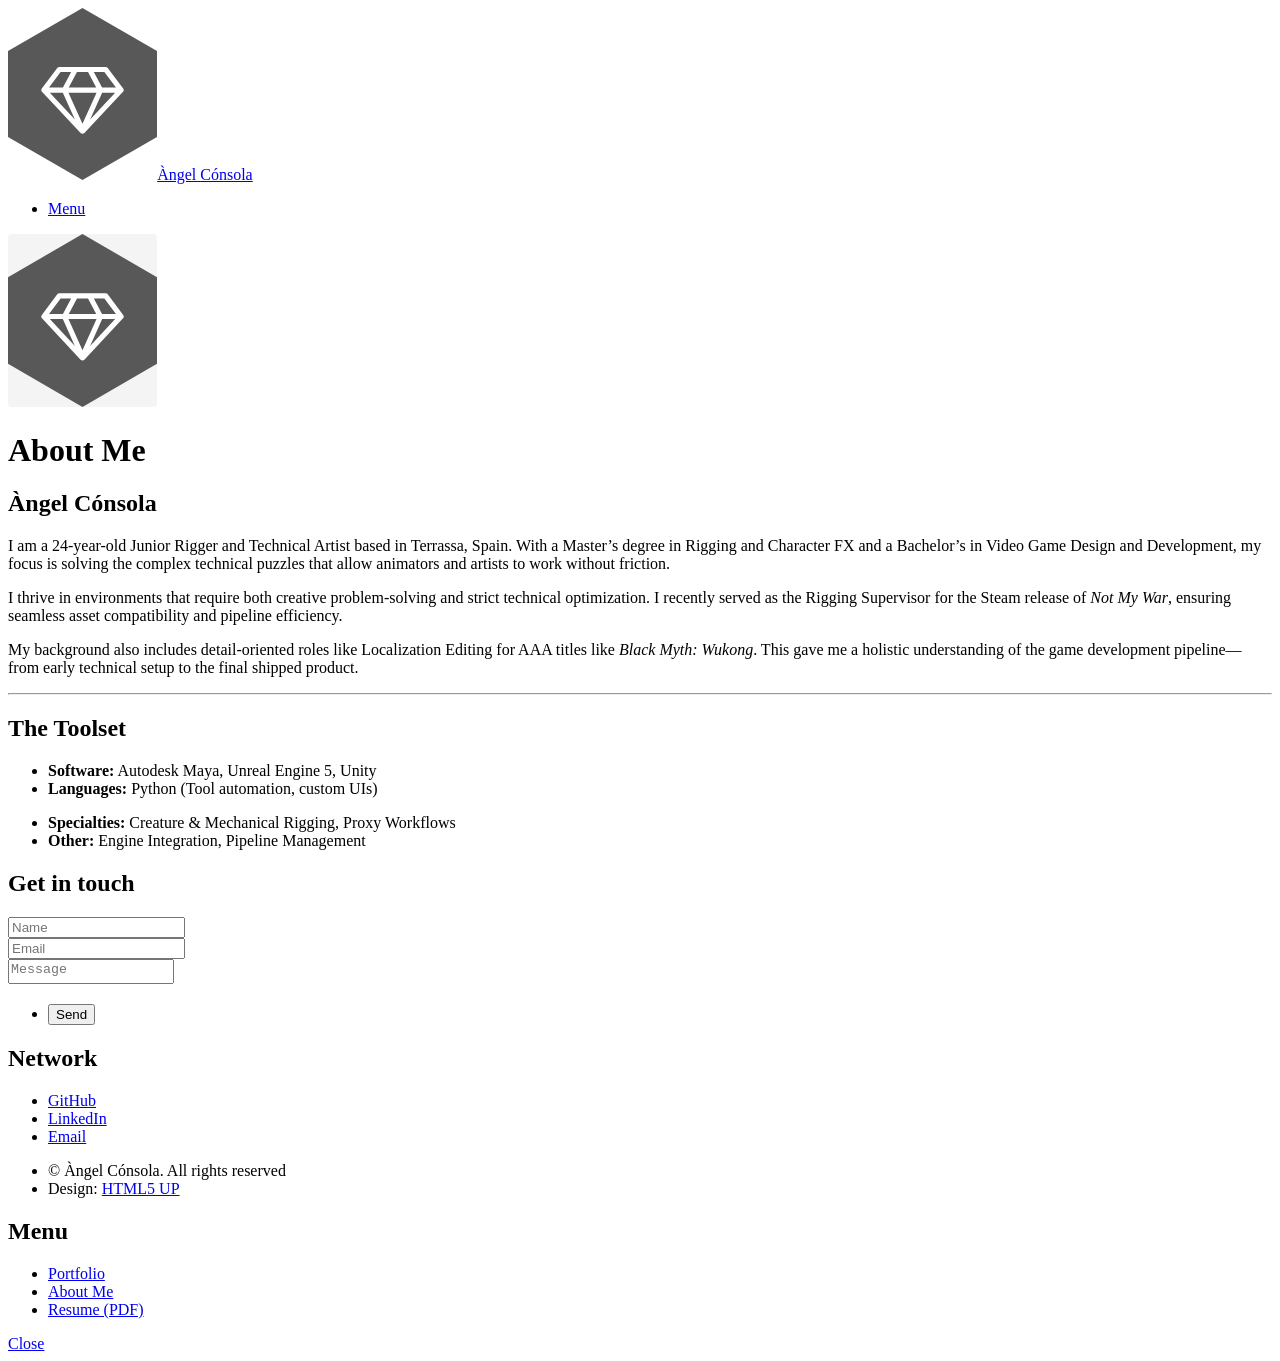
==== about.html @ 1c28b463 "Placeholder texts" ====
<!DOCTYPE HTML>
<!--
    Phantom by HTML5 UP
    html5up.net | @ajlkn
    Free for personal and commercial use under the CCA 3.0 license (html5up.net/license)
-->
<html>
    <head>
        <title>About Me | Àngel Cónsola</title>
        <meta charset="utf-8" />
        <meta name="viewport" content="width=device-width, initial-scale=1, user-scalable=no" />
        <link rel="stylesheet" href="assets/css/main.css" />
        <noscript><link rel="stylesheet" href="assets/css/noscript.css" /></noscript>
    </head>
    <body class="is-preload">
        <!-- Wrapper -->
            <div id="wrapper">

                <!-- Header -->
                    <header id="header">
                        <div class="inner">

                            <!-- Logo -->
                                <a href="index.html" class="logo">
                                    <span class="symbol"><img src="images/logo.svg" alt="" /></span><span class="title">Àngel Cónsola</span>
                                </a>

                            <!-- Nav -->
                                <nav>
                                    <ul>
                                        <li><a href="#menu">Menu</a></li>
                                    </ul>
                                </nav>

                        </div>
                    </header>

                <!-- Menu -->
                    <nav id="menu">
                        <h2>Menu</h2>
                        <ul>
                            <li><a href="index.html">Portfolio</a></li>
                            <li><a href="about.html">About Me</a></li>
                            <li><a href="assets/Angel_Consola_Resume.pdf" target="_blank">Resume (PDF)</a></li>
                        </ul>
                    </nav>

                <!-- Main -->
                    <div id="main">
                        <div class="inner">
                            
                            <!-- The Grid Layout -->
                            <div class="row">
                                
                                <!-- Left Column: Big Image (Takes up 4 out of 12 grid spaces) -->
                                <div class="col-4 col-12-medium">
                                    <span class="image fit">
                                        <img src="images/logo.svg" alt="Profile Picture Placeholder" style="background-color: #f4f4f4; border-radius: 4px;" />
                                    </span>
                                </div>
                                
                                <!-- Right Column: Title and Text (Takes up 8 out of 12 grid spaces) -->
                                <div class="col-8 col-12-medium">
                                    <h1>About Me</h1>
                                    <h2>Àngel Cónsola</h2>
                                    <p>I am a 24-year-old Junior Rigger and Technical Artist based in Terrassa, Spain. With a Master’s degree in Rigging and Character FX and a Bachelor’s in Video Game Design and Development, my focus is solving the complex technical puzzles that allow animators and artists to work without friction.</p>
                                    
                                    <p>I thrive in environments that require both creative problem-solving and strict technical optimization. I recently served as the Rigging Supervisor for the Steam release of <em>Not My War</em>, ensuring seamless asset compatibility and pipeline efficiency.</p>
                                    
                                    <p>My background also includes detail-oriented roles like Localization Editing for AAA titles like <em>Black Myth: Wukong</em>. This gave me a holistic understanding of the game development pipeline—from early technical setup to the final shipped product.</p>
                                </div>
                                
                            </div>

                            <hr />

                            <!-- Bottom Section: Tech Stack (Spans full width below the image/text) -->
                            <h2>The Toolset</h2>
                            <div class="row">
                                <div class="col-6 col-12-small">
                                    <ul class="alt">
                                        <li><strong>Software:</strong> Autodesk Maya, Unreal Engine 5, Unity</li>
                                        <li><strong>Languages:</strong> Python (Tool automation, custom UIs)</li>
                                    </ul>
                                </div>
                                <div class="col-6 col-12-small">
                                    <ul class="alt">
                                        <li><strong>Specialties:</strong> Creature & Mechanical Rigging, Proxy Workflows</li>
                                        <li><strong>Other:</strong> Engine Integration, Pipeline Management</li>
                                    </ul>
                                </div>
                            </div>

                        </div>
                    </div>

                <!-- Footer -->
                    <footer id="footer">
                        <div class="inner">
                            <section>
                                <h2>Get in touch</h2>
                                <form method="post" action="#">
                                    <div class="fields">
                                        <div class="field half">
                                            <input type="text" name="name" id="name" placeholder="Name" />
                                        </div>
                                        <div class="field half">
                                            <input type="email" name="email" id="email" placeholder="Email" />
                                        </div>
                                        <div class="field">
                                            <textarea name="message" id="message" placeholder="Message"></textarea>
                                        </div>
                                    </div>
                                    <ul class="actions">
                                        <li><input type="submit" value="Send" class="primary" /></li>
                                    </ul>
                                </form>
                            </section>
                            <section>
                                <h2>Network</h2>
                                <ul class="icons">
                                    <li><a href="#" class="icon brands style2 fa-github"><span class="label">GitHub</span></a></li>
                                    <li><a href="#" class="icon brands style2 fa-linkedin-in"><span class="label">LinkedIn</span></a></li>
                                    <li><a href="#" class="icon solid style2 fa-envelope"><span class="label">Email</span></a></li>
                                </ul>
                            </section>
                            <ul class="copyright">
                                <li>&copy; Àngel Cónsola. All rights reserved</li><li>Design: <a href="http://html5up.net">HTML5 UP</a></li>
                            </ul>
                        </div>
                    </footer>

            </div>

        <!-- Scripts -->
            <script src="assets/js/jquery.min.js"></script>
            <script src="assets/js/browser.min.js"></script>
            <script src="assets/js/breakpoints.min.js"></script>
            <script src="assets/js/util.js"></script>
            <script src="assets/js/main.js"></script>

    </body>
</html>
---- assets/css/main.css ----
@import url(fontawesome-all.min.css);
@import url("https://fonts.googleapis.com/css?family=Source+Sans+Pro:300,700,900");

/*
	Phantom by HTML5 UP
	html5up.net | @ajlkn
	Free for personal and commercial use under the CCA 3.0 license (html5up.net/license)
*/

html, body, div, span, applet, object,
iframe, h1, h2, h3, h4, h5, h6, p, blockquote,
pre, a, abbr, acronym, address, big, cite,
code, del, dfn, em, img, ins, kbd, q, s, samp,
small, strike, strong, sub, sup, tt, var, b,
u, i, center, dl, dt, dd, ol, ul, li, fieldset,
form, label, legend, table, caption, tbody,
tfoot, thead, tr, th, td, article, aside,
canvas, details, embed, figure, figcaption,
footer, header, hgroup, menu, nav, output, ruby,
section, summary, time, mark, audio, video {
	margin: 0;
	padding: 0;
	border: 0;
	font-size: 100%;
	font: inherit;
	vertical-align: baseline;}

article, aside, details, figcaption, figure,
footer, header, hgroup, menu, nav, section {
	display: block;}

body {
	line-height: 1;
}

ol, ul {
	list-style: none;
}

blockquote, q {
	quotes: none;
}

	blockquote:before, blockquote:after, q:before, q:after {
		content: '';
		content: none;
	}

table {
	border-collapse: collapse;
	border-spacing: 0;
}

body {
	-webkit-text-size-adjust: none;
}

mark {
	background-color: transparent;
	color: inherit;
}

input::-moz-focus-inner {
	border: 0;
	padding: 0;
}

input, select, textarea {
	-moz-appearance: none;
	-webkit-appearance: none;
	-ms-appearance: none;
	appearance: none;
}

/* Basic */

	@-ms-viewport {
		width: device-width;
	}

	body {
		-ms-overflow-style: scrollbar;
	}

	@media screen and (max-width: 480px) {

		html, body {
			min-width: 320px;
		}

	}

	html {
		box-sizing: border-box;
	}

	*, *:before, *:after {
		box-sizing: inherit;
	}

	body {
		background: #ffffff;
	}

		body.is-preload *, body.is-preload *:before, body.is-preload *:after {
			-moz-animation: none !important;
			-webkit-animation: none !important;
			-ms-animation: none !important;
			animation: none !important;
			-moz-transition: none !important;
			-webkit-transition: none !important;
			-ms-transition: none !important;
			transition: none !important;
		}

/* Type */

	body, input, select, textarea {
		color: #585858;
		font-family: "Source Sans Pro", Helvetica, sans-serif;
		font-size: 16pt;
		font-weight: 300;
		line-height: 1.75;
	}

		@media screen and (max-width: 1680px) {

			body, input, select, textarea {
				font-size: 14pt;
			}

		}

		@media screen and (max-width: 1280px) {

			body, input, select, textarea {
				font-size: 12pt;
			}

		}

	a {
		-moz-transition: border-bottom-color 0.2s ease, color 0.2s ease;
		-webkit-transition: border-bottom-color 0.2s ease, color 0.2s ease;
		-ms-transition: border-bottom-color 0.2s ease, color 0.2s ease;
		transition: border-bottom-color 0.2s ease, color 0.2s ease;
		text-decoration: none;
		color: #585858;
		border-bottom: dotted 1px rgba(88, 88, 88, 0.5);
	}

		a:hover {
			border-bottom-color: transparent;
			color: #f2849e !important;
		}

	strong, b {
		font-weight: 900;
	}

	em, i {
		font-style: italic;
	}

	p {
		margin: 0 0 2em 0;
	}

	h1 {
		font-size: 2.75em;
		font-weight: 700;
		line-height: 1.3;
		margin: 0 0 1em 0;
		letter-spacing: -0.035em;
	}

		h1 a {
			color: inherit;
		}

		@media screen and (max-width: 736px) {

			h1 {
				font-size: 2em;
				margin: 0 0 1em 0;
			}

		}

		@media screen and (max-width: 360px) {

			h1 {
				font-size: 1.75em;
			}

		}

	h2, h3, h4, h5, h6 {
		font-weight: 900;
		line-height: 1.5;
		margin: 0 0 2em 0;
		text-transform: uppercase;
		letter-spacing: 0.35em;
	}

		h2 a, h3 a, h4 a, h5 a, h6 a {
			color: inherit;
		}

	h2 {
		font-size: 1.1em;
	}

	h3 {
		font-size: 1em;
	}

	h4 {
		font-size: 0.8em;
	}

	h5 {
		font-size: 0.8em;
	}

	h6 {
		font-size: 0.8em;
	}

	@media screen and (max-width: 980px) {

		h1 br, h2 br, h3 br, h4 br, h5 br, h6 br {
			display: none;
		}

	}

	@media screen and (max-width: 736px) {

		h2 {
			font-size: 1em;
		}

		h3 {
			font-size: 0.8em;
		}

	}

	sub {
		font-size: 0.8em;
		position: relative;
		top: 0.5em;
	}

	sup {
		font-size: 0.8em;
		position: relative;
		top: -0.5em;
	}

	blockquote {
		border-left: solid 4px #c9c9c9;
		font-style: italic;
		margin: 0 0 2em 0;
		padding: 0.5em 0 0.5em 2em;
	}

	code {
		background: rgba(144, 144, 144, 0.075);
		border-radius: 4px;
		border: solid 1px #c9c9c9;
		font-family: "Courier New", monospace;
		font-size: 0.9em;
		margin: 0 0.25em;
		padding: 0.25em 0.65em;
	}

	pre {
		-webkit-overflow-scrolling: touch;
		font-family: "Courier New", monospace;
		font-size: 0.9em;
		margin: 0 0 2em 0;
	}

		pre code {
			display: block;
			line-height: 1.75;
			padding: 1em 1.5em;
			overflow-x: auto;
		}

	hr {
		border: 0;
		border-bottom: solid 1px #c9c9c9;
		margin: 2em 0;
	}

		hr.major {
			margin: 3em 0;
		}

	.align-left {
		text-align: left;
	}

	.align-center {
		text-align: center;
	}

	.align-right {
		text-align: right;
	}

/* Row */

	.row {
		display: flex;
		flex-wrap: wrap;
		box-sizing: border-box;
		align-items: stretch;
	}

		.row > * {
			box-sizing: border-box;
		}

		.row.gtr-uniform > * > :last-child {
			margin-bottom: 0;
		}

		.row.aln-left {
			justify-content: flex-start;
		}

		.row.aln-center {
			justify-content: center;
		}

		.row.aln-right {
			justify-content: flex-end;
		}

		.row.aln-top {
			align-items: flex-start;
		}

		.row.aln-middle {
			align-items: center;
		}

		.row.aln-bottom {
			align-items: flex-end;
		}

		.row > .imp {
			order: -1;
		}

		.row > .col-1 {
			width: 8.33333%;
		}

		.row > .off-1 {
			margin-left: 8.33333%;
		}

		.row > .col-2 {
			width: 16.66667%;
		}

		.row > .off-2 {
			margin-left: 16.66667%;
		}

		.row > .col-3 {
			width: 25%;
		}

		.row > .off-3 {
			margin-left: 25%;
		}

		.row > .col-4 {
			width: 33.33333%;
		}

		.row > .off-4 {
			margin-left: 33.33333%;
		}

		.row > .col-5 {
			width: 41.66667%;
		}

		.row > .off-5 {
			margin-left: 41.66667%;
		}

		.row > .col-6 {
			width: 50%;
		}

		.row > .off-6 {
			margin-left: 50%;
		}

		.row > .col-7 {
			width: 58.33333%;
		}

		.row > .off-7 {
			margin-left: 58.33333%;
		}

		.row > .col-8 {
			width: 66.66667%;
		}

		.row > .off-8 {
			margin-left: 66.66667%;
		}

		.row > .col-9 {
			width: 75%;
		}

		.row > .off-9 {
			margin-left: 75%;
		}

		.row > .col-10 {
			width: 83.33333%;
		}

		.row > .off-10 {
			margin-left: 83.33333%;
		}

		.row > .col-11 {
			width: 91.66667%;
		}

		.row > .off-11 {
			margin-left: 91.66667%;
		}

		.row > .col-12 {
			width: 100%;
		}

		.row > .off-12 {
			margin-left: 100%;
		}

		.row.gtr-0 {
			margin-top: 0;
			margin-left: 0em;
		}

			.row.gtr-0 > * {
				padding: 0 0 0 0em;
			}

			.row.gtr-0.gtr-uniform {
				margin-top: 0em;
			}

				.row.gtr-0.gtr-uniform > * {
					padding-top: 0em;
				}

		.row.gtr-25 {
			margin-top: 0;
			margin-left: -0.5em;
		}

			.row.gtr-25 > * {
				padding: 0 0 0 0.5em;
			}

			.row.gtr-25.gtr-uniform {
				margin-top: -0.5em;
			}

				.row.gtr-25.gtr-uniform > * {
					padding-top: 0.5em;
				}

		.row.gtr-50 {
			margin-top: 0;
			margin-left: -1em;
		}

			.row.gtr-50 > * {
				padding: 0 0 0 1em;
			}

			.row.gtr-50.gtr-uniform {
				margin-top: -1em;
			}

				.row.gtr-50.gtr-uniform > * {
					padding-top: 1em;
				}

		.row {
			margin-top: 0;
			margin-left: -2em;
		}

			.row > * {
				padding: 0 0 0 2em;
			}

			.row.gtr-uniform {
				margin-top: -2em;
			}

				.row.gtr-uniform > * {
					padding-top: 2em;
				}

		.row.gtr-150 {
			margin-top: 0;
			margin-left: -3em;
		}

			.row.gtr-150 > * {
				padding: 0 0 0 3em;
			}

			.row.gtr-150.gtr-uniform {
				margin-top: -3em;
			}

				.row.gtr-150.gtr-uniform > * {
					padding-top: 3em;
				}

		.row.gtr-200 {
			margin-top: 0;
			margin-left: -4em;
		}

			.row.gtr-200 > * {
				padding: 0 0 0 4em;
			}

			.row.gtr-200.gtr-uniform {
				margin-top: -4em;
			}

				.row.gtr-200.gtr-uniform > * {
					padding-top: 4em;
				}

		@media screen and (max-width: 1680px) {

			.row {
				display: flex;
				flex-wrap: wrap;
				box-sizing: border-box;
				align-items: stretch;
			}

				.row > * {
					box-sizing: border-box;
				}

				.row.gtr-uniform > * > :last-child {
					margin-bottom: 0;
				}

				.row.aln-left {
					justify-content: flex-start;
				}

				.row.aln-center {
					justify-content: center;
				}

				.row.aln-right {
					justify-content: flex-end;
				}

				.row.aln-top {
					align-items: flex-start;
				}

				.row.aln-middle {
					align-items: center;
				}

				.row.aln-bottom {
					align-items: flex-end;
				}

				.row > .imp-xlarge {
					order: -1;
				}

				.row > .col-1-xlarge {
					width: 8.33333%;
				}

				.row > .off-1-xlarge {
					margin-left: 8.33333%;
				}

				.row > .col-2-xlarge {
					width: 16.66667%;
				}

				.row > .off-2-xlarge {
					margin-left: 16.66667%;
				}

				.row > .col-3-xlarge {
					width: 25%;
				}

				.row > .off-3-xlarge {
					margin-left: 25%;
				}

				.row > .col-4-xlarge {
					width: 33.33333%;
				}

				.row > .off-4-xlarge {
					margin-left: 33.33333%;
				}

				.row > .col-5-xlarge {
					width: 41.66667%;
				}

				.row > .off-5-xlarge {
					margin-left: 41.66667%;
				}

				.row > .col-6-xlarge {
					width: 50%;
				}

				.row > .off-6-xlarge {
					margin-left: 50%;
				}

				.row > .col-7-xlarge {
					width: 58.33333%;
				}

				.row > .off-7-xlarge {
					margin-left: 58.33333%;
				}

				.row > .col-8-xlarge {
					width: 66.66667%;
				}

				.row > .off-8-xlarge {
					margin-left: 66.66667%;
				}

				.row > .col-9-xlarge {
					width: 75%;
				}

				.row > .off-9-xlarge {
					margin-left: 75%;
				}

				.row > .col-10-xlarge {
					width: 83.33333%;
				}

				.row > .off-10-xlarge {
					margin-left: 83.33333%;
				}

				.row > .col-11-xlarge {
					width: 91.66667%;
				}

				.row > .off-11-xlarge {
					margin-left: 91.66667%;
				}

				.row > .col-12-xlarge {
					width: 100%;
				}

				.row > .off-12-xlarge {
					margin-left: 100%;
				}

				.row.gtr-0 {
					margin-top: 0;
					margin-left: 0em;
				}

					.row.gtr-0 > * {
						padding: 0 0 0 0em;
					}

					.row.gtr-0.gtr-uniform {
						margin-top: 0em;
					}

						.row.gtr-0.gtr-uniform > * {
							padding-top: 0em;
						}

				.row.gtr-25 {
					margin-top: 0;
					margin-left: -0.5em;
				}

					.row.gtr-25 > * {
						padding: 0 0 0 0.5em;
					}

					.row.gtr-25.gtr-uniform {
						margin-top: -0.5em;
					}

						.row.gtr-25.gtr-uniform > * {
							padding-top: 0.5em;
						}

				.row.gtr-50 {
					margin-top: 0;
					margin-left: -1em;
				}

					.row.gtr-50 > * {
						padding: 0 0 0 1em;
					}

					.row.gtr-50.gtr-uniform {
						margin-top: -1em;
					}

						.row.gtr-50.gtr-uniform > * {
							padding-top: 1em;
						}

				.row {
					margin-top: 0;
					margin-left: -2em;
				}

					.row > * {
						padding: 0 0 0 2em;
					}

					.row.gtr-uniform {
						margin-top: -2em;
					}

						.row.gtr-uniform > * {
							padding-top: 2em;
						}

				.row.gtr-150 {
					margin-top: 0;
					margin-left: -3em;
				}

					.row.gtr-150 > * {
						padding: 0 0 0 3em;
					}

					.row.gtr-150.gtr-uniform {
						margin-top: -3em;
					}

						.row.gtr-150.gtr-uniform > * {
							padding-top: 3em;
						}

				.row.gtr-200 {
					margin-top: 0;
					margin-left: -4em;
				}

					.row.gtr-200 > * {
						padding: 0 0 0 4em;
					}

					.row.gtr-200.gtr-uniform {
						margin-top: -4em;
					}

						.row.gtr-200.gtr-uniform > * {
							padding-top: 4em;
						}

		}

		@media screen and (max-width: 1280px) {

			.row {
				display: flex;
				flex-wrap: wrap;
				box-sizing: border-box;
				align-items: stretch;
			}

				.row > * {
					box-sizing: border-box;
				}

				.row.gtr-uniform > * > :last-child {
					margin-bottom: 0;
				}

				.row.aln-left {
					justify-content: flex-start;
				}

				.row.aln-center {
					justify-content: center;
				}

				.row.aln-right {
					justify-content: flex-end;
				}

				.row.aln-top {
					align-items: flex-start;
				}

				.row.aln-middle {
					align-items: center;
				}

				.row.aln-bottom {
					align-items: flex-end;
				}

				.row > .imp-large {
					order: -1;
				}

				.row > .col-1-large {
					width: 8.33333%;
				}

				.row > .off-1-large {
					margin-left: 8.33333%;
				}

				.row > .col-2-large {
					width: 16.66667%;
				}

				.row > .off-2-large {
					margin-left: 16.66667%;
				}

				.row > .col-3-large {
					width: 25%;
				}

				.row > .off-3-large {
					margin-left: 25%;
				}

				.row > .col-4-large {
					width: 33.33333%;
				}

				.row > .off-4-large {
					margin-left: 33.33333%;
				}

				.row > .col-5-large {
					width: 41.66667%;
				}

				.row > .off-5-large {
					margin-left: 41.66667%;
				}

				.row > .col-6-large {
					width: 50%;
				}

				.row > .off-6-large {
					margin-left: 50%;
				}

				.row > .col-7-large {
					width: 58.33333%;
				}

				.row > .off-7-large {
					margin-left: 58.33333%;
				}

				.row > .col-8-large {
					width: 66.66667%;
				}

				.row > .off-8-large {
					margin-left: 66.66667%;
				}

				.row > .col-9-large {
					width: 75%;
				}

				.row > .off-9-large {
					margin-left: 75%;
				}

				.row > .col-10-large {
					width: 83.33333%;
				}

				.row > .off-10-large {
					margin-left: 83.33333%;
				}

				.row > .col-11-large {
					width: 91.66667%;
				}

				.row > .off-11-large {
					margin-left: 91.66667%;
				}

				.row > .col-12-large {
					width: 100%;
				}

				.row > .off-12-large {
					margin-left: 100%;
				}

				.row.gtr-0 {
					margin-top: 0;
					margin-left: 0em;
				}

					.row.gtr-0 > * {
						padding: 0 0 0 0em;
					}

					.row.gtr-0.gtr-uniform {
						margin-top: 0em;
					}

						.row.gtr-0.gtr-uniform > * {
							padding-top: 0em;
						}

				.row.gtr-25 {
					margin-top: 0;
					margin-left: -0.5em;
				}

					.row.gtr-25 > * {
						padding: 0 0 0 0.5em;
					}

					.row.gtr-25.gtr-uniform {
						margin-top: -0.5em;
					}

						.row.gtr-25.gtr-uniform > * {
							padding-top: 0.5em;
						}

				.row.gtr-50 {
					margin-top: 0;
					margin-left: -1em;
				}

					.row.gtr-50 > * {
						padding: 0 0 0 1em;
					}

					.row.gtr-50.gtr-uniform {
						margin-top: -1em;
					}

						.row.gtr-50.gtr-uniform > * {
							padding-top: 1em;
						}

				.row {
					margin-top: 0;
					margin-left: -2em;
				}

					.row > * {
						padding: 0 0 0 2em;
					}

					.row.gtr-uniform {
						margin-top: -2em;
					}

						.row.gtr-uniform > * {
							padding-top: 2em;
						}

				.row.gtr-150 {
					margin-top: 0;
					margin-left: -3em;
				}

					.row.gtr-150 > * {
						padding: 0 0 0 3em;
					}

					.row.gtr-150.gtr-uniform {
						margin-top: -3em;
					}

						.row.gtr-150.gtr-uniform > * {
							padding-top: 3em;
						}

				.row.gtr-200 {
					margin-top: 0;
					margin-left: -4em;
				}

					.row.gtr-200 > * {
						padding: 0 0 0 4em;
					}

					.row.gtr-200.gtr-uniform {
						margin-top: -4em;
					}

						.row.gtr-200.gtr-uniform > * {
							padding-top: 4em;
						}

		}

		@media screen and (max-width: 980px) {

			.row {
				display: flex;
				flex-wrap: wrap;
				box-sizing: border-box;
				align-items: stretch;
			}

				.row > * {
					box-sizing: border-box;
				}

				.row.gtr-uniform > * > :last-child {
					margin-bottom: 0;
				}

				.row.aln-left {
					justify-content: flex-start;
				}

				.row.aln-center {
					justify-content: center;
				}

				.row.aln-right {
					justify-content: flex-end;
				}

				.row.aln-top {
					align-items: flex-start;
				}

				.row.aln-middle {
					align-items: center;
				}

				.row.aln-bottom {
					align-items: flex-end;
				}

				.row > .imp-medium {
					order: -1;
				}

				.row > .col-1-medium {
					width: 8.33333%;
				}

				.row > .off-1-medium {
					margin-left: 8.33333%;
				}

				.row > .col-2-medium {
					width: 16.66667%;
				}

				.row > .off-2-medium {
					margin-left: 16.66667%;
				}

				.row > .col-3-medium {
					width: 25%;
				}

				.row > .off-3-medium {
					margin-left: 25%;
				}

				.row > .col-4-medium {
					width: 33.33333%;
				}

				.row > .off-4-medium {
					margin-left: 33.33333%;
				}

				.row > .col-5-medium {
					width: 41.66667%;
				}

				.row > .off-5-medium {
					margin-left: 41.66667%;
				}

				.row > .col-6-medium {
					width: 50%;
				}

				.row > .off-6-medium {
					margin-left: 50%;
				}

				.row > .col-7-medium {
					width: 58.33333%;
				}

				.row > .off-7-medium {
					margin-left: 58.33333%;
				}

				.row > .col-8-medium {
					width: 66.66667%;
				}

				.row > .off-8-medium {
					margin-left: 66.66667%;
				}

				.row > .col-9-medium {
					width: 75%;
				}

				.row > .off-9-medium {
					margin-left: 75%;
				}

				.row > .col-10-medium {
					width: 83.33333%;
				}

				.row > .off-10-medium {
					margin-left: 83.33333%;
				}

				.row > .col-11-medium {
					width: 91.66667%;
				}

				.row > .off-11-medium {
					margin-left: 91.66667%;
				}

				.row > .col-12-medium {
					width: 100%;
				}

				.row > .off-12-medium {
					margin-left: 100%;
				}

				.row.gtr-0 {
					margin-top: 0;
					margin-left: 0em;
				}

					.row.gtr-0 > * {
						padding: 0 0 0 0em;
					}

					.row.gtr-0.gtr-uniform {
						margin-top: 0em;
					}

						.row.gtr-0.gtr-uniform > * {
							padding-top: 0em;
						}

				.row.gtr-25 {
					margin-top: 0;
					margin-left: -0.375em;
				}

					.row.gtr-25 > * {
						padding: 0 0 0 0.375em;
					}

					.row.gtr-25.gtr-uniform {
						margin-top: -0.375em;
					}

						.row.gtr-25.gtr-uniform > * {
							padding-top: 0.375em;
						}

				.row.gtr-50 {
					margin-top: 0;
					margin-left: -0.75em;
				}

					.row.gtr-50 > * {
						padding: 0 0 0 0.75em;
					}

					.row.gtr-50.gtr-uniform {
						margin-top: -0.75em;
					}

						.row.gtr-50.gtr-uniform > * {
							padding-top: 0.75em;
						}

				.row {
					margin-top: 0;
					margin-left: -1.5em;
				}

					.row > * {
						padding: 0 0 0 1.5em;
					}

					.row.gtr-uniform {
						margin-top: -1.5em;
					}

						.row.gtr-uniform > * {
							padding-top: 1.5em;
						}

				.row.gtr-150 {
					margin-top: 0;
					margin-left: -2.25em;
				}

					.row.gtr-150 > * {
						padding: 0 0 0 2.25em;
					}

					.row.gtr-150.gtr-uniform {
						margin-top: -2.25em;
					}

						.row.gtr-150.gtr-uniform > * {
							padding-top: 2.25em;
						}

				.row.gtr-200 {
					margin-top: 0;
					margin-left: -3em;
				}

					.row.gtr-200 > * {
						padding: 0 0 0 3em;
					}

					.row.gtr-200.gtr-uniform {
						margin-top: -3em;
					}

						.row.gtr-200.gtr-uniform > * {
							padding-top: 3em;
						}

		}

		@media screen and (max-width: 736px) {

			.row {
				display: flex;
				flex-wrap: wrap;
				box-sizing: border-box;
				align-items: stretch;
			}

				.row > * {
					box-sizing: border-box;
				}

				.row.gtr-uniform > * > :last-child {
					margin-bottom: 0;
				}

				.row.aln-left {
					justify-content: flex-start;
				}

				.row.aln-center {
					justify-content: center;
				}

				.row.aln-right {
					justify-content: flex-end;
				}

				.row.aln-top {
					align-items: flex-start;
				}

				.row.aln-middle {
					align-items: center;
				}

				.row.aln-bottom {
					align-items: flex-end;
				}

				.row > .imp-small {
					order: -1;
				}

				.row > .col-1-small {
					width: 8.33333%;
				}

				.row > .off-1-small {
					margin-left: 8.33333%;
				}

				.row > .col-2-small {
					width: 16.66667%;
				}

				.row > .off-2-small {
					margin-left: 16.66667%;
				}

				.row > .col-3-small {
					width: 25%;
				}

				.row > .off-3-small {
					margin-left: 25%;
				}

				.row > .col-4-small {
					width: 33.33333%;
				}

				.row > .off-4-small {
					margin-left: 33.33333%;
				}

				.row > .col-5-small {
					width: 41.66667%;
				}

				.row > .off-5-small {
					margin-left: 41.66667%;
				}

				.row > .col-6-small {
					width: 50%;
				}

				.row > .off-6-small {
					margin-left: 50%;
				}

				.row > .col-7-small {
					width: 58.33333%;
				}

				.row > .off-7-small {
					margin-left: 58.33333%;
				}

				.row > .col-8-small {
					width: 66.66667%;
				}

				.row > .off-8-small {
					margin-left: 66.66667%;
				}

				.row > .col-9-small {
					width: 75%;
				}

				.row > .off-9-small {
					margin-left: 75%;
				}

				.row > .col-10-small {
					width: 83.33333%;
				}

				.row > .off-10-small {
					margin-left: 83.33333%;
				}

				.row > .col-11-small {
					width: 91.66667%;
				}

				.row > .off-11-small {
					margin-left: 91.66667%;
				}

				.row > .col-12-small {
					width: 100%;
				}

				.row > .off-12-small {
					margin-left: 100%;
				}

				.row.gtr-0 {
					margin-top: 0;
					margin-left: 0em;
				}

					.row.gtr-0 > * {
						padding: 0 0 0 0em;
					}

					.row.gtr-0.gtr-uniform {
						margin-top: 0em;
					}

						.row.gtr-0.gtr-uniform > * {
							padding-top: 0em;
						}

				.row.gtr-25 {
					margin-top: 0;
					margin-left: -0.25em;
				}

					.row.gtr-25 > * {
						padding: 0 0 0 0.25em;
					}

					.row.gtr-25.gtr-uniform {
						margin-top: -0.25em;
					}

						.row.gtr-25.gtr-uniform > * {
							padding-top: 0.25em;
						}

				.row.gtr-50 {
					margin-top: 0;
					margin-left: -0.5em;
				}

					.row.gtr-50 > * {
						padding: 0 0 0 0.5em;
					}

					.row.gtr-50.gtr-uniform {
						margin-top: -0.5em;
					}

						.row.gtr-50.gtr-uniform > * {
							padding-top: 0.5em;
						}

				.row {
					margin-top: 0;
					margin-left: -1em;
				}

					.row > * {
						padding: 0 0 0 1em;
					}

					.row.gtr-uniform {
						margin-top: -1em;
					}

						.row.gtr-uniform > * {
							padding-top: 1em;
						}

				.row.gtr-150 {
					margin-top: 0;
					margin-left: -1.5em;
				}

					.row.gtr-150 > * {
						padding: 0 0 0 1.5em;
					}

					.row.gtr-150.gtr-uniform {
						margin-top: -1.5em;
					}

						.row.gtr-150.gtr-uniform > * {
							padding-top: 1.5em;
						}

				.row.gtr-200 {
					margin-top: 0;
					margin-left: -2em;
				}

					.row.gtr-200 > * {
						padding: 0 0 0 2em;
					}

					.row.gtr-200.gtr-uniform {
						margin-top: -2em;
					}

						.row.gtr-200.gtr-uniform > * {
							padding-top: 2em;
						}

		}

		@media screen and (max-width: 480px) {

			.row {
				display: flex;
				flex-wrap: wrap;
				box-sizing: border-box;
				align-items: stretch;
			}

				.row > * {
					box-sizing: border-box;
				}

				.row.gtr-uniform > * > :last-child {
					margin-bottom: 0;
				}

				.row.aln-left {
					justify-content: flex-start;
				}

				.row.aln-center {
					justify-content: center;
				}

				.row.aln-right {
					justify-content: flex-end;
				}

				.row.aln-top {
					align-items: flex-start;
				}

				.row.aln-middle {
					align-items: center;
				}

				.row.aln-bottom {
					align-items: flex-end;
				}

				.row > .imp-xsmall {
					order: -1;
				}

				.row > .col-1-xsmall {
					width: 8.33333%;
				}

				.row > .off-1-xsmall {
					margin-left: 8.33333%;
				}

				.row > .col-2-xsmall {
					width: 16.66667%;
				}

				.row > .off-2-xsmall {
					margin-left: 16.66667%;
				}

				.row > .col-3-xsmall {
					width: 25%;
				}

				.row > .off-3-xsmall {
					margin-left: 25%;
				}

				.row > .col-4-xsmall {
					width: 33.33333%;
				}

				.row > .off-4-xsmall {
					margin-left: 33.33333%;
				}

				.row > .col-5-xsmall {
					width: 41.66667%;
				}

				.row > .off-5-xsmall {
					margin-left: 41.66667%;
				}

				.row > .col-6-xsmall {
					width: 50%;
				}

				.row > .off-6-xsmall {
					margin-left: 50%;
				}

				.row > .col-7-xsmall {
					width: 58.33333%;
				}

				.row > .off-7-xsmall {
					margin-left: 58.33333%;
				}

				.row > .col-8-xsmall {
					width: 66.66667%;
				}

				.row > .off-8-xsmall {
					margin-left: 66.66667%;
				}

				.row > .col-9-xsmall {
					width: 75%;
				}

				.row > .off-9-xsmall {
					margin-left: 75%;
				}

				.row > .col-10-xsmall {
					width: 83.33333%;
				}

				.row > .off-10-xsmall {
					margin-left: 83.33333%;
				}

				.row > .col-11-xsmall {
					width: 91.66667%;
				}

				.row > .off-11-xsmall {
					margin-left: 91.66667%;
				}

				.row > .col-12-xsmall {
					width: 100%;
				}

				.row > .off-12-xsmall {
					margin-left: 100%;
				}

				.row.gtr-0 {
					margin-top: 0;
					margin-left: 0em;
				}

					.row.gtr-0 > * {
						padding: 0 0 0 0em;
					}

					.row.gtr-0.gtr-uniform {
						margin-top: 0em;
					}

						.row.gtr-0.gtr-uniform > * {
							padding-top: 0em;
						}

				.row.gtr-25 {
					margin-top: 0;
					margin-left: -0.25em;
				}

					.row.gtr-25 > * {
						padding: 0 0 0 0.25em;
					}

					.row.gtr-25.gtr-uniform {
						margin-top: -0.25em;
					}

						.row.gtr-25.gtr-uniform > * {
							padding-top: 0.25em;
						}

				.row.gtr-50 {
					margin-top: 0;
					margin-left: -0.5em;
				}

					.row.gtr-50 > * {
						padding: 0 0 0 0.5em;
					}

					.row.gtr-50.gtr-uniform {
						margin-top: -0.5em;
					}

						.row.gtr-50.gtr-uniform > * {
							padding-top: 0.5em;
						}

				.row {
					margin-top: 0;
					margin-left: -1em;
				}

					.row > * {
						padding: 0 0 0 1em;
					}

					.row.gtr-uniform {
						margin-top: -1em;
					}

						.row.gtr-uniform > * {
							padding-top: 1em;
						}

				.row.gtr-150 {
					margin-top: 0;
					margin-left: -1.5em;
				}

					.row.gtr-150 > * {
						padding: 0 0 0 1.5em;
					}

					.row.gtr-150.gtr-uniform {
						margin-top: -1.5em;
					}

						.row.gtr-150.gtr-uniform > * {
							padding-top: 1.5em;
						}

				.row.gtr-200 {
					margin-top: 0;
					margin-left: -2em;
				}

					.row.gtr-200 > * {
						padding: 0 0 0 2em;
					}

					.row.gtr-200.gtr-uniform {
						margin-top: -2em;
					}

						.row.gtr-200.gtr-uniform > * {
							padding-top: 2em;
						}

		}

/* Section/Article */

	section.special, article.special {
		text-align: center;
	}

	header p {
		margin-top: -1em;
	}

	@media screen and (max-width: 736px) {

		header p {
			margin-top: 0;
		}

	}

/* Icon */

	.icon {
		text-decoration: none;
		border-bottom: none;
		position: relative;
	}

		.icon:before {
			-moz-osx-font-smoothing: grayscale;
			-webkit-font-smoothing: antialiased;
			display: inline-block;
			font-style: normal;
			font-variant: normal;
			text-rendering: auto;
			line-height: 1;
			text-transform: none !important;
			font-family: 'Font Awesome 5 Free';
			font-weight: 400;
		}

		.icon > .label {
			display: none;
		}

		.icon:before {
			line-height: inherit;
		}

		.icon.solid:before {
			font-weight: 900;
		}

		.icon.brands:before {
			font-family: 'Font Awesome 5 Brands';
		}

		.icon.style2 {
			-moz-transition: background-color 0.2s ease-in-out, color 0.2s ease-in-out, border-color 0.2s ease-in-out;
			-webkit-transition: background-color 0.2s ease-in-out, color 0.2s ease-in-out, border-color 0.2s ease-in-out;
			-ms-transition: background-color 0.2s ease-in-out, color 0.2s ease-in-out, border-color 0.2s ease-in-out;
			transition: background-color 0.2s ease-in-out, color 0.2s ease-in-out, border-color 0.2s ease-in-out;
			background-color: transparent;
			border: solid 1px #c9c9c9;
			border-radius: 4px;
			width: 2.65em;
			height: 2.65em;
			display: inline-block;
			text-align: center;
			line-height: 2.65em;
			color: inherit;
		}

			.icon.style2:before {
				font-size: 1.1em;
			}

			.icon.style2:hover {
				color: #f2849e;
				border-color: #f2849e;
			}

			.icon.style2:active {
				background-color: rgba(242, 132, 158, 0.1);
			}

/* List */

	ol {
		list-style: decimal;
		margin: 0 0 2em 0;
		padding-left: 1.25em;
	}

		ol li {
			padding-left: 0.25em;
		}

	ul {
		list-style: disc;
		margin: 0 0 2em 0;
		padding-left: 1em;
	}

		ul li {
			padding-left: 0.5em;
		}

		ul.alt {
			list-style: none;
			padding-left: 0;
		}

			ul.alt li {
				border-top: solid 1px #c9c9c9;
				padding: 0.5em 0;
			}

				ul.alt li:first-child {
					border-top: 0;
					padding-top: 0;
				}

	dl {
		margin: 0 0 2em 0;
	}

		dl dt {
			display: block;
			font-weight: 900;
			margin: 0 0 1em 0;
		}

		dl dd {
			margin-left: 2em;
		}

/* Actions */

	ul.actions {
		display: -moz-flex;
		display: -webkit-flex;
		display: -ms-flex;
		display: flex;
		cursor: default;
		list-style: none;
		margin-left: -1em;
		padding-left: 0;
	}

		ul.actions li {
			padding: 0 0 0 1em;
			vertical-align: middle;
		}

		ul.actions.special {
			-moz-justify-content: center;
			-webkit-justify-content: center;
			-ms-justify-content: center;
			justify-content: center;
			width: 100%;
			margin-left: 0;
		}

			ul.actions.special li:first-child {
				padding-left: 0;
			}

		ul.actions.stacked {
			-moz-flex-direction: column;
			-webkit-flex-direction: column;
			-ms-flex-direction: column;
			flex-direction: column;
			margin-left: 0;
		}

			ul.actions.stacked li {
				padding: 1.3em 0 0 0;
			}

				ul.actions.stacked li:first-child {
					padding-top: 0;
				}

		ul.actions.fit {
			width: calc(100% + 1em);
		}

			ul.actions.fit li {
				-moz-flex-grow: 1;
				-webkit-flex-grow: 1;
				-ms-flex-grow: 1;
				flex-grow: 1;
				-moz-flex-shrink: 1;
				-webkit-flex-shrink: 1;
				-ms-flex-shrink: 1;
				flex-shrink: 1;
				width: 100%;
			}

				ul.actions.fit li > * {
					width: 100%;
				}

			ul.actions.fit.stacked {
				width: 100%;
			}

		@media screen and (max-width: 480px) {

			ul.actions:not(.fixed) {
				-moz-flex-direction: column;
				-webkit-flex-direction: column;
				-ms-flex-direction: column;
				flex-direction: column;
				margin-left: 0;
				width: 100% !important;
			}

				ul.actions:not(.fixed) li {
					-moz-flex-grow: 1;
					-webkit-flex-grow: 1;
					-ms-flex-grow: 1;
					flex-grow: 1;
					-moz-flex-shrink: 1;
					-webkit-flex-shrink: 1;
					-ms-flex-shrink: 1;
					flex-shrink: 1;
					padding: 1em 0 0 0;
					text-align: center;
					width: 100%;
				}

					ul.actions:not(.fixed) li > * {
						width: 100%;
					}

					ul.actions:not(.fixed) li:first-child {
						padding-top: 0;
					}

					ul.actions:not(.fixed) li input[type="submit"],
					ul.actions:not(.fixed) li input[type="reset"],
					ul.actions:not(.fixed) li input[type="button"],
					ul.actions:not(.fixed) li button,
					ul.actions:not(.fixed) li .button {
						width: 100%;
					}

						ul.actions:not(.fixed) li input[type="submit"].icon:before,
						ul.actions:not(.fixed) li input[type="reset"].icon:before,
						ul.actions:not(.fixed) li input[type="button"].icon:before,
						ul.actions:not(.fixed) li button.icon:before,
						ul.actions:not(.fixed) li .button.icon:before {
							margin-left: -0.5rem;
						}

		}

/* Icons */

	ul.icons {
		cursor: default;
		list-style: none;
		padding-left: 0;
		margin: -1em 0 2em -1em;
	}

		ul.icons li {
			display: inline-block;
			padding: 1em 0 0 1em;
		}

/* Form */

	form {
		margin: 0 0 2em 0;
		overflow-x: hidden;
	}

		form > :last-child {
			margin-bottom: 0;
		}

		form > .fields {
			display: -moz-flex;
			display: -webkit-flex;
			display: -ms-flex;
			display: flex;
			-moz-flex-wrap: wrap;
			-webkit-flex-wrap: wrap;
			-ms-flex-wrap: wrap;
			flex-wrap: wrap;
			width: calc(100% + 3em);
			margin: -1.5em 0 2em -1.5em;
		}

			form > .fields > .field {
				-moz-flex-grow: 0;
				-webkit-flex-grow: 0;
				-ms-flex-grow: 0;
				flex-grow: 0;
				-moz-flex-shrink: 0;
				-webkit-flex-shrink: 0;
				-ms-flex-shrink: 0;
				flex-shrink: 0;
				padding: 1.5em 0 0 1.5em;
				width: calc(100% - 1.5em);
			}

				form > .fields > .field.half {
					width: calc(50% - 0.75em);
				}

				form > .fields > .field.third {
					width: calc(100%/3 - 0.5em);
				}

				form > .fields > .field.quarter {
					width: calc(25% - 0.375em);
				}

		@media screen and (max-width: 480px) {

			form > .fields {
				width: calc(100% + 3em);
				margin: -1.5em 0 2em -1.5em;
			}

				form > .fields > .field {
					padding: 1.5em 0 0 1.5em;
					width: calc(100% - 1.5em);
				}

					form > .fields > .field.half {
						width: calc(100% - 1.5em);
					}

					form > .fields > .field.third {
						width: calc(100% - 1.5em);
					}

					form > .fields > .field.quarter {
						width: calc(100% - 1.5em);
					}

		}

	label {
		display: block;
		font-size: 0.9em;
		font-weight: 900;
		margin: 0 0 1em 0;
	}

	input[type="text"],
	input[type="password"],
	input[type="email"],
	input[type="tel"],
	select,
	textarea {
		-moz-appearance: none;
		-webkit-appearance: none;
		-ms-appearance: none;
		appearance: none;
		background-color: transparent;
		border: none;
		border-radius: 0;
		border-bottom: solid 1px #c9c9c9;
		color: inherit;
		display: block;
		outline: 0;
		padding: 0;
		text-decoration: none;
		width: 100%;
	}

		input[type="text"]:invalid,
		input[type="password"]:invalid,
		input[type="email"]:invalid,
		input[type="tel"]:invalid,
		select:invalid,
		textarea:invalid {
			box-shadow: none;
		}

		input[type="text"]:focus,
		input[type="password"]:focus,
		input[type="email"]:focus,
		input[type="tel"]:focus,
		select:focus,
		textarea:focus {
			border-bottom-color: #f2849e;
			box-shadow: inset 0 -1px 0 0 #f2849e;
		}

	select {
		background-image: url("data:image/svg+xml;charset=utf8,%3Csvg xmlns='http://www.w3.org/2000/svg' width='40' height='40' preserveAspectRatio='none' viewBox='0 0 40 40'%3E%3Cpath d='M9.4,12.3l10.4,10.4l10.4-10.4c0.2-0.2,0.5-0.4,0.9-0.4c0.3,0,0.6,0.1,0.9,0.4l3.3,3.3c0.2,0.2,0.4,0.5,0.4,0.9 c0,0.4-0.1,0.6-0.4,0.9L20.7,31.9c-0.2,0.2-0.5,0.4-0.9,0.4c-0.3,0-0.6-0.1-0.9-0.4L4.3,17.3c-0.2-0.2-0.4-0.5-0.4-0.9 c0-0.4,0.1-0.6,0.4-0.9l3.3-3.3c0.2-0.2,0.5-0.4,0.9-0.4S9.1,12.1,9.4,12.3z' fill='%23c9c9c9' /%3E%3C/svg%3E");
		background-size: 1.25rem;
		background-repeat: no-repeat;
		background-position: calc(100% - 1rem) center;
		height: 3em;
		padding-right: 3em;
		text-overflow: ellipsis;
	}

		select option {
			background: #ffffff;
		}

		select:focus::-ms-value {
			background-color: transparent;
		}

		select::-ms-expand {
			display: none;
		}

	input[type="text"],
	input[type="password"],
	input[type="email"],
	select {
		height: 3em;
	}

	textarea {
		padding: 0;
		min-height: 3.75em;
	}

	input[type="checkbox"],
	input[type="radio"] {
		-moz-appearance: none;
		-webkit-appearance: none;
		-ms-appearance: none;
		appearance: none;
		display: block;
		float: left;
		margin-right: -2em;
		opacity: 0;
		width: 1em;
		z-index: -1;
	}

		input[type="checkbox"] + label,
		input[type="radio"] + label {
			text-decoration: none;
			color: #585858;
			cursor: pointer;
			display: inline-block;
			font-size: 1em;
			font-weight: 300;
			padding-left: 2.55em;
			padding-right: 0.75em;
			position: relative;
		}

			input[type="checkbox"] + label:before,
			input[type="radio"] + label:before {
				-moz-osx-font-smoothing: grayscale;
				-webkit-font-smoothing: antialiased;
				display: inline-block;
				font-style: normal;
				font-variant: normal;
				text-rendering: auto;
				line-height: 1;
				text-transform: none !important;
				font-family: 'Font Awesome 5 Free';
				font-weight: 900;
			}

			input[type="checkbox"] + label:before,
			input[type="radio"] + label:before {
				border-radius: 4px;
				border: solid 1px #c9c9c9;
				content: '';
				display: inline-block;
				font-size: 0.8em;
				height: 2.25em;
				left: 0;
				line-height: 2.25em;
				position: absolute;
				text-align: center;
				top: 0;
				width: 2.25em;
			}

		input[type="checkbox"]:checked + label:before,
		input[type="radio"]:checked + label:before {
			background: #585858;
			border-color: #585858;
			color: #ffffff;
			content: '\f00c';
		}

		input[type="checkbox"]:focus + label:before,
		input[type="radio"]:focus + label:before {
			border-color: #f2849e;
			box-shadow: 0 0 0 1px #f2849e;
		}

	input[type="checkbox"] + label:before {
		border-radius: 4px;
	}

	input[type="radio"] + label:before {
		border-radius: 100%;
	}

/* Box */

	.box {
		border-radius: 4px;
		border: solid 1px #c9c9c9;
		margin-bottom: 2em;
		padding: 1.5em;
	}

		.box > :last-child,
		.box > :last-child > :last-child,
		.box > :last-child > :last-child > :last-child {
			margin-bottom: 0;
		}

		.box.alt {
			border: 0;
			border-radius: 0;
			padding: 0;
		}

/* Image */

	.image {
		border-radius: 4px;
		border: 0;
		display: inline-block;
		position: relative;
	}

		.image img {
			border-radius: 4px;
			display: block;
		}

		.image.left, .image.right {
			max-width: 40%;
		}

			.image.left img, .image.right img {
				width: 100%;
			}

		.image.left {
			float: left;
			padding: 0 1.5em 1em 0;
			top: 0.25em;
		}

		.image.right {
			float: right;
			padding: 0 0 1em 1.5em;
			top: 0.25em;
		}

		.image.fit {
			display: block;
			margin: 0 0 2em 0;
			width: 100%;
		}

			.image.fit img {
				width: 100%;
			}

		.image.main {
			display: block;
			margin: 0 0 3em 0;
			width: 100%;
		}

			.image.main img {
				width: 100%;
			}

			@media screen and (max-width: 736px) {

				.image.main {
					margin: 0 0 2em 0;
				}

			}

/* Table */

	.table-wrapper {
		-webkit-overflow-scrolling: touch;
		overflow-x: auto;
	}

	table {
		margin: 0 0 2em 0;
		width: 100%;
	}

		table tbody tr {
			border: solid 1px #c9c9c9;
			border-left: 0;
			border-right: 0;
		}

			table tbody tr:nth-child(2n + 1) {
				background-color: rgba(144, 144, 144, 0.075);
			}

		table td {
			padding: 0.75em 0.75em;
		}

		table th {
			font-size: 0.9em;
			font-weight: 900;
			padding: 0 0.75em 0.75em 0.75em;
			text-align: left;
		}

		table thead {
			border-bottom: solid 2px #c9c9c9;
		}

		table tfoot {
			border-top: solid 2px #c9c9c9;
		}

		table.alt {
			border-collapse: separate;
		}

			table.alt tbody tr td {
				border: solid 1px #c9c9c9;
				border-left-width: 0;
				border-top-width: 0;
			}

				table.alt tbody tr td:first-child {
					border-left-width: 1px;
				}

			table.alt tbody tr:first-child td {
				border-top-width: 1px;
			}

			table.alt thead {
				border-bottom: 0;
			}

			table.alt tfoot {
				border-top: 0;
			}

/* Button */

	input[type="submit"],
	input[type="reset"],
	input[type="button"],
	button,
	.button {
		-moz-appearance: none;
		-webkit-appearance: none;
		-ms-appearance: none;
		appearance: none;
		-moz-transition: background-color 0.2s ease-in-out, color 0.2s ease-in-out, box-shadow 0.2s ease-in-out;
		-webkit-transition: background-color 0.2s ease-in-out, color 0.2s ease-in-out, box-shadow 0.2s ease-in-out;
		-ms-transition: background-color 0.2s ease-in-out, color 0.2s ease-in-out, box-shadow 0.2s ease-in-out;
		transition: background-color 0.2s ease-in-out, color 0.2s ease-in-out, box-shadow 0.2s ease-in-out;
		background-color: transparent;
		border-radius: 4px;
		border: 0;
		box-shadow: inset 0 0 0 2px #585858;
		color: #585858 !important;
		cursor: pointer;
		display: inline-block;
		font-size: 0.8em;
		font-weight: 900;
		height: 3.5em;
		letter-spacing: 0.35em;
		line-height: 3.45em;
		overflow: hidden;
		padding: 0 1.25em 0 1.6em;
		text-align: center;
		text-decoration: none;
		text-overflow: ellipsis;
		text-transform: uppercase;
		white-space: nowrap;
	}

		input[type="submit"].icon:before,
		input[type="reset"].icon:before,
		input[type="button"].icon:before,
		button.icon:before,
		.button.icon:before {
			margin-right: 0.5em;
		}

		input[type="submit"].fit,
		input[type="reset"].fit,
		input[type="button"].fit,
		button.fit,
		.button.fit {
			width: 100%;
		}

		input[type="submit"]:hover,
		input[type="reset"]:hover,
		input[type="button"]:hover,
		button:hover,
		.button:hover {
			color: #f2849e !important;
			box-shadow: inset 0 0 0 2px #f2849e;
		}

		input[type="submit"]:active,
		input[type="reset"]:active,
		input[type="button"]:active,
		button:active,
		.button:active {
			background-color: rgba(242, 132, 158, 0.1);
		}

		input[type="submit"].small,
		input[type="reset"].small,
		input[type="button"].small,
		button.small,
		.button.small {
			font-size: 0.6em;
		}

		input[type="submit"].large,
		input[type="reset"].large,
		input[type="button"].large,
		button.large,
		.button.large {
			font-size: 1em;
		}

		input[type="submit"].primary,
		input[type="reset"].primary,
		input[type="button"].primary,
		button.primary,
		.button.primary {
			box-shadow: none;
			background-color: #585858;
			color: #ffffff !important;
		}

			input[type="submit"].primary:hover,
			input[type="reset"].primary:hover,
			input[type="button"].primary:hover,
			button.primary:hover,
			.button.primary:hover {
				background-color: #f2849e;
			}

			input[type="submit"].primary:active,
			input[type="reset"].primary:active,
			input[type="button"].primary:active,
			button.primary:active,
			.button.primary:active {
				background-color: #ee5f81;
			}

		input[type="submit"].disabled, input[type="submit"]:disabled,
		input[type="reset"].disabled,
		input[type="reset"]:disabled,
		input[type="button"].disabled,
		input[type="button"]:disabled,
		button.disabled,
		button:disabled,
		.button.disabled,
		.button:disabled {
			pointer-events: none;
			opacity: 0.25;
		}

/* Tiles */

	.tiles {
		display: -moz-flex;
		display: -webkit-flex;
		display: -ms-flex;
		display: flex;
		-moz-flex-wrap: wrap;
		-webkit-flex-wrap: wrap;
		-ms-flex-wrap: wrap;
		flex-wrap: wrap;
		postiion: relative;
		margin: -2.5em 0 0 -2.5em;
	}

		.tiles article {
			-moz-transition: -moz-transform 0.5s ease, opacity 0.5s ease;
			-webkit-transition: -webkit-transform 0.5s ease, opacity 0.5s ease;
			-ms-transition: -ms-transform 0.5s ease, opacity 0.5s ease;
			transition: transform 0.5s ease, opacity 0.5s ease;
			position: relative;
			width: calc(33.33333% - 2.5em);
			margin: 2.5em 0 0 2.5em;
		}

			.tiles article > .image {
				-moz-transition: -moz-transform 0.5s ease;
				-webkit-transition: -webkit-transform 0.5s ease;
				-ms-transition: -ms-transform 0.5s ease;
				transition: transform 0.5s ease;
				position: relative;
				display: block;
				width: 100%;
				border-radius: 4px;
				overflow: hidden;
			}

				.tiles article > .image img {
					display: block;
					width: 100%;
				}

				.tiles article > .image:before {
					pointer-events: none;
					-moz-transition: background-color 0.5s ease, opacity 0.5s ease;
					-webkit-transition: background-color 0.5s ease, opacity 0.5s ease;
					-ms-transition: background-color 0.5s ease, opacity 0.5s ease;
					transition: background-color 0.5s ease, opacity 0.5s ease;
					content: '';
					display: block;
					position: absolute;
					top: 0;
					left: 0;
					width: 100%;
					height: 100%;
					opacity: 1.0;
					z-index: 1;
					opacity: 0.8;
				}

				.tiles article > .image:after {
					pointer-events: none;
					-moz-transition: opacity 0.5s ease;
					-webkit-transition: opacity 0.5s ease;
					-ms-transition: opacity 0.5s ease;
					transition: opacity 0.5s ease;
					content: '';
					display: block;
					position: absolute;
					top: 0;
					left: 0;
					width: 100%;
					height: 100%;
					background-image: url("data:image/svg+xml;charset=utf8,%3Csvg xmlns='http://www.w3.org/2000/svg' width='100' height='100' viewBox='0 0 100 100' preserveAspectRatio='none'%3E%3Cstyle%3Eline %7B stroke-width: 0.25px%3B stroke: %23ffffff%3B %7D%3C/style%3E%3Cline x1='0' y1='0' x2='100' y2='100' /%3E%3Cline x1='100' y1='0' x2='0' y2='100' /%3E%3C/svg%3E");
					background-position: center;
					background-repeat: no-repeat;
					background-size: 100% 100%;
					opacity: 0.25;
					z-index: 2;
				}

			.tiles article > a {
				display: -moz-flex;
				display: -webkit-flex;
				display: -ms-flex;
				display: flex;
				-moz-flex-direction: column;
				-webkit-flex-direction: column;
				-ms-flex-direction: column;
				flex-direction: column;
				-moz-align-items: center;
				-webkit-align-items: center;
				-ms-align-items: center;
				align-items: center;
				-moz-justify-content: center;
				-webkit-justify-content: center;
				-ms-justify-content: center;
				justify-content: center;
				-moz-transition: background-color 0.5s ease, -moz-transform 0.5s ease;
				-webkit-transition: background-color 0.5s ease, -webkit-transform 0.5s ease;
				-ms-transition: background-color 0.5s ease, -ms-transform 0.5s ease;
				transition: background-color 0.5s ease, transform 0.5s ease;
				position: absolute;
				top: 0;
				left: 0;
				width: 100%;
				height: 100%;
				padding: 1em;
				border-radius: 4px;
				border-bottom: 0;
				color: #ffffff;
				text-align: center;
				text-decoration: none;
				z-index: 3;
			}

				.tiles article > a > :last-child {
					margin: 0;
				}

				.tiles article > a:hover {
					color: #ffffff !important;
				}

				.tiles article > a h2 {
					margin: 0;
				}

				.tiles article > a .content {
					-moz-transition: max-height 0.5s ease, opacity 0.5s ease;
					-webkit-transition: max-height 0.5s ease, opacity 0.5s ease;
					-ms-transition: max-height 0.5s ease, opacity 0.5s ease;
					transition: max-height 0.5s ease, opacity 0.5s ease;
					width: 100%;
					max-height: 0;
					line-height: 1.5;
					margin-top: 0.35em;
					opacity: 0;
				}

					.tiles article > a .content > :last-child {
						margin-bottom: 0;
					}

			.tiles article.style1 > .image:before {
				background-color: #f2849e;
			}

			.tiles article.style2 > .image:before {
				background-color: #7ecaf6;
			}

			.tiles article.style3 > .image:before {
				background-color: #7bd0c1;
			}

			.tiles article.style4 > .image:before {
				background-color: #c75b9b;
			}

			.tiles article.style5 > .image:before {
				background-color: #ae85ca;
			}

			.tiles article.style6 > .image:before {
				background-color: #8499e7;
			}

			body:not(.is-touch) .tiles article:hover > .image {
				-moz-transform: scale(1.1);
				-webkit-transform: scale(1.1);
				-ms-transform: scale(1.1);
				transform: scale(1.1);
			}

				body:not(.is-touch) .tiles article:hover > .image:before {
					background-color: #333333;
					opacity: 0.35;
				}

				body:not(.is-touch) .tiles article:hover > .image:after {
					opacity: 0;
				}

			body:not(.is-touch) .tiles article:hover .content {
				max-height: 15em;
				opacity: 1;
			}

		* + .tiles {
			margin-top: 2em;
		}

		body.is-preload .tiles article {
			-moz-transform: scale(0.9);
			-webkit-transform: scale(0.9);
			-ms-transform: scale(0.9);
			transform: scale(0.9);
			opacity: 0;
		}

		body.is-touch .tiles article .content {
			max-height: 15em;
			opacity: 1;
		}

		@media screen and (max-width: 1280px) {

			.tiles {
				margin: -1.25em 0 0 -1.25em;
			}

				.tiles article {
					width: calc(33.33333% - 1.25em);
					margin: 1.25em 0 0 1.25em;
				}

		}

		@media screen and (max-width: 980px) {

			.tiles {
				margin: -2.5em 0 0 -2.5em;
			}

				.tiles article {
					width: calc(50% - 2.5em);
					margin: 2.5em 0 0 2.5em;
				}

		}

		@media screen and (max-width: 736px) {

			.tiles {
				margin: -1.25em 0 0 -1.25em;
			}

				.tiles article {
					width: calc(50% - 1.25em);
					margin: 1.25em 0 0 1.25em;
				}

					.tiles article:hover > .image {
						-moz-transform: scale(1.0);
						-webkit-transform: scale(1.0);
						-ms-transform: scale(1.0);
						transform: scale(1.0);
					}

		}

		@media screen and (max-width: 480px) {

			.tiles {
				margin: 0;
			}

				.tiles article {
					width: 100%;
					margin: 1.25em 0 0 0;
				}

		}

/* Header */

	#header {
		padding: 8em 0 0.1em 0 ;
	}

		#header .logo {
			display: block;
			border-bottom: 0;
			color: inherit;
			font-weight: 900;
			letter-spacing: 0.35em;
			margin: 0 0 2.5em 0;
			text-decoration: none;
			text-transform: uppercase;
			display: inline-block;
		}

			#header .logo > * {
				display: inline-block;
				vertical-align: middle;
			}

			#header .logo .symbol {
				margin-right: 0.65em;
			}

				#header .logo .symbol img {
					display: block;
					width: 2em;
					height: 2em;
				}

		#header nav {
			position: fixed;
			right: 2em;
			top: 2em;
			z-index: 10000;
		}

			#header nav ul {
				display: -moz-flex;
				display: -webkit-flex;
				display: -ms-flex;
				display: flex;
				-moz-align-items: center;
				-webkit-align-items: center;
				-ms-align-items: center;
				align-items: center;
				list-style: none;
				margin: 0;
				padding: 0;
			}

				#header nav ul li {
					display: block;
					padding: 0;
				}

					#header nav ul li a {
						display: block;
						position: relative;
						height: 3em;
						line-height: 3em;
						padding: 0 1.5em;
						background-color: rgba(255, 255, 255, 0.5);
						border-radius: 4px;
						border: 0;
						font-size: 0.8em;
						font-weight: 900;
						letter-spacing: 0.35em;
						text-transform: uppercase;
					}

					#header nav ul li a[href="#menu"] {
						-webkit-tap-highlight-color: transparent;
						width: 4em;
						text-indent: 4em;
						font-size: 1em;
						overflow: hidden;
						padding: 0;
						white-space: nowrap;
					}

						#header nav ul li a[href="#menu"]:before, #header nav ul li a[href="#menu"]:after {
							-moz-transition: opacity 0.2s ease;
							-webkit-transition: opacity 0.2s ease;
							-ms-transition: opacity 0.2s ease;
							transition: opacity 0.2s ease;
							content: '';
							display: block;
							position: absolute;
							top: 0;
							left: 0;
							width: 100%;
							height: 100%;
							background-position: center;
							background-repeat: no-repeat;
							background-size: 2em 2em;
						}

						#header nav ul li a[href="#menu"]:before {
							background-image: url("data:image/svg+xml;charset=utf8,%3Csvg xmlns='http://www.w3.org/2000/svg' width='100' height='100' viewBox='0 0 100 100' preserveAspectRatio='none'%3E%3Cstyle%3Eline %7B stroke-width: 8px%3B stroke: %23f2849e%3B %7D%3C/style%3E%3Cline x1='0' y1='25' x2='100' y2='25' /%3E%3Cline x1='0' y1='50' x2='100' y2='50' /%3E%3Cline x1='0' y1='75' x2='100' y2='75' /%3E%3C/svg%3E");
							opacity: 0;
						}

						#header nav ul li a[href="#menu"]:after {
							background-image: url("data:image/svg+xml;charset=utf8,%3Csvg xmlns='http://www.w3.org/2000/svg' width='100' height='100' viewBox='0 0 100 100' preserveAspectRatio='none'%3E%3Cstyle%3Eline %7B stroke-width: 8px%3B stroke: %23585858%3B %7D%3C/style%3E%3Cline x1='0' y1='25' x2='100' y2='25' /%3E%3Cline x1='0' y1='50' x2='100' y2='50' /%3E%3Cline x1='0' y1='75' x2='100' y2='75' /%3E%3C/svg%3E");
							opacity: 1;
						}

						#header nav ul li a[href="#menu"]:hover:before {
							opacity: 1;
						}

						#header nav ul li a[href="#menu"]:hover:after {
							opacity: 0;
						}

		@media screen and (max-width: 736px) {

			#header {
				padding: 4em 0 0.1em 0 ;
			}

				#header nav {
					right: 0.5em;
					top: 0.5em;
				}

					#header nav ul li a[href="#menu"]:before, #header nav ul li a[href="#menu"]:after {
						background-size: 1.5em 1.5em;
					}

		}

/* Menu */

	#wrapper {
		-moz-transition: opacity 0.45s ease;
		-webkit-transition: opacity 0.45s ease;
		-ms-transition: opacity 0.45s ease;
		transition: opacity 0.45s ease;
		opacity: 1;
	}

	#menu {
		-moz-transform: translateX(22em);
		-webkit-transform: translateX(22em);
		-ms-transform: translateX(22em);
		transform: translateX(22em);
		-moz-transition: -moz-transform 0.45s ease, visibility 0.45s;
		-webkit-transition: -webkit-transform 0.45s ease, visibility 0.45s;
		-ms-transition: -ms-transform 0.45s ease, visibility 0.45s;
		transition: transform 0.45s ease, visibility 0.45s;
		position: fixed;
		top: 0;
		right: 0;
		width: 22em;
		max-width: 80%;
		height: 100%;
		-webkit-overflow-scrolling: touch;
		background: #585858;
		color: #ffffff;
		cursor: default;
		visibility: hidden;
		z-index: 10002;
	}

		#menu > .inner {
			-moz-transition: opacity 0.45s ease;
			-webkit-transition: opacity 0.45s ease;
			-ms-transition: opacity 0.45s ease;
			transition: opacity 0.45s ease;
			-webkit-overflow-scrolling: touch;
			position: absolute;
			top: 0;
			left: 0;
			width: 100%;
			height: 100%;
			padding: 2.75em;
			opacity: 0;
			overflow-y: auto;
		}

			#menu > .inner > ul {
				list-style: none;
				margin: 0 0 1em 0;
				padding: 0;
			}

				#menu > .inner > ul > li {
					padding: 0;
					border-top: solid 1px rgba(255, 255, 255, 0.15);
				}

					#menu > .inner > ul > li a {
						display: block;
						padding: 1em 0;
						line-height: 1.5;
						border: 0;
						color: inherit;
					}

					#menu > .inner > ul > li:first-child {
						border-top: 0;
						margin-top: -1em;
					}

		#menu > .close {
			-moz-transition: opacity 0.45s ease, -moz-transform 0.45s ease;
			-webkit-transition: opacity 0.45s ease, -webkit-transform 0.45s ease;
			-ms-transition: opacity 0.45s ease, -ms-transform 0.45s ease;
			transition: opacity 0.45s ease, transform 0.45s ease;
			-moz-transform: scale(0.25) rotate(180deg);
			-webkit-transform: scale(0.25) rotate(180deg);
			-ms-transform: scale(0.25) rotate(180deg);
			transform: scale(0.25) rotate(180deg);
			-webkit-tap-highlight-color: transparent;
			display: block;
			position: absolute;
			top: 2em;
			left: -6em;
			width: 6em;
			text-indent: 6em;
			height: 3em;
			border: 0;
			font-size: 1em;
			opacity: 0;
			overflow: hidden;
			padding: 0;
			white-space: nowrap;
		}

			#menu > .close:before, #menu > .close:after {
				-moz-transition: opacity 0.2s ease;
				-webkit-transition: opacity 0.2s ease;
				-ms-transition: opacity 0.2s ease;
				transition: opacity 0.2s ease;
				content: '';
				display: block;
				position: absolute;
				top: 0;
				left: 0;
				width: 100%;
				height: 100%;
				background-position: center;
				background-repeat: no-repeat;
				background-size: 2em 2em;
			}

			#menu > .close:before {
				background-image: url("data:image/svg+xml;charset=utf8,%3Csvg xmlns='http://www.w3.org/2000/svg' width='100' height='100' viewBox='0 0 100 100' preserveAspectRatio='none'%3E%3Cstyle%3Eline %7B stroke-width: 8px%3B stroke: %23f2849e%3B %7D%3C/style%3E%3Cline x1='15' y1='15' x2='85' y2='85' /%3E%3Cline x1='85' y1='15' x2='15' y2='85' /%3E%3C/svg%3E");
				opacity: 0;
			}

			#menu > .close:after {
				background-image: url("data:image/svg+xml;charset=utf8,%3Csvg xmlns='http://www.w3.org/2000/svg' width='100' height='100' viewBox='0 0 100 100' preserveAspectRatio='none'%3E%3Cstyle%3Eline %7B stroke-width: 8px%3B stroke: %23585858%3B %7D%3C/style%3E%3Cline x1='15' y1='15' x2='85' y2='85' /%3E%3Cline x1='85' y1='15' x2='15' y2='85' /%3E%3C/svg%3E");
				opacity: 1;
			}

			#menu > .close:hover:before {
				opacity: 1;
			}

			#menu > .close:hover:after {
				opacity: 0;
			}

		@media screen and (max-width: 736px) {

			#menu {
				-moz-transform: translateX(16.5em);
				-webkit-transform: translateX(16.5em);
				-ms-transform: translateX(16.5em);
				transform: translateX(16.5em);
				width: 16.5em;
			}

				#menu > .inner {
					padding: 2.75em 1.5em;
				}

				#menu > .close {
					top: 0.5em;
					left: -4.25em;
					width: 4.25em;
					text-indent: 4.25em;
				}

					#menu > .close:before, #menu > .close:after {
						background-size: 1.5em 1.5em;
					}

		}

	body.is-menu-visible #wrapper {
		pointer-events: none;
		cursor: default;
		opacity: 0.25;
	}

	body.is-menu-visible #menu {
		-moz-transform: translateX(0);
		-webkit-transform: translateX(0);
		-ms-transform: translateX(0);
		transform: translateX(0);
		visibility: visible;
	}

		body.is-menu-visible #menu > * {
			opacity: 1;
		}

		body.is-menu-visible #menu .close {
			-moz-transform: scale(1.0) rotate(0deg);
			-webkit-transform: scale(1.0) rotate(0deg);
			-ms-transform: scale(1.0) rotate(0deg);
			transform: scale(1.0) rotate(0deg);
			opacity: 1;
		}

/* Main */

	#main {
		padding: 0em 0 6em 0 ;
	}

		@media screen and (max-width: 736px) {

			#main {
				padding: 0em 0 4em 0 ;
			}

		}

/* Footer */

	#footer {
		padding: 5em 0 6em 0 ;
		background-color: #f6f6f6;
	}

		#footer > .inner {
			display: -moz-flex;
			display: -webkit-flex;
			display: -ms-flex;
			display: flex;
			-moz-flex-wrap: wrap;
			-webkit-flex-wrap: wrap;
			-ms-flex-wrap: wrap;
			flex-wrap: wrap;
			-moz-flex-direction: row;
			-webkit-flex-direction: row;
			-ms-flex-direction: row;
			flex-direction: row;
		}

			#footer > .inner > * > :last-child {
				margin-bottom: 0;
			}

			#footer > .inner section:nth-child(1) {
				width: calc(66% - 2.5em);
				margin-right: 2.5em;
			}

			#footer > .inner section:nth-child(2) {
				width: calc(33% - 2.5em);
				margin-left: 2.5em;
			}

			#footer > .inner .copyright {
				width: 100%;
				padding: 0;
				margin-top: 5em;
				list-style: none;
				font-size: 0.8em;
				color: rgba(88, 88, 88, 0.5);
			}

				#footer > .inner .copyright a {
					color: inherit;
				}

				#footer > .inner .copyright li {
					display: inline-block;
					border-left: solid 1px rgba(88, 88, 88, 0.15);
					line-height: 1;
					padding: 0 0 0 1em;
					margin: 0 0 0 1em;
				}

					#footer > .inner .copyright li:first-child {
						border-left: 0;
						padding-left: 0;
						margin-left: 0;
					}

		@media screen and (max-width: 1280px) {

			#footer {
				padding: 5em 0 3em 0 ;
			}

				#footer > .inner section:nth-child(1) {
					width: calc(66% - 1.25em);
					margin-right: 1.25em;
				}

				#footer > .inner section:nth-child(2) {
					width: calc(33% - 1.25em);
					margin-left: 1.25em;
				}

		}

		@media screen and (max-width: 980px) {

			#footer > .inner section:nth-child(1) {
				width: 66%;
				margin-right: 0;
			}

			#footer > .inner section:nth-child(2) {
				width: calc(33% - 2.5em);
				margin-left: 2.5em;
			}

		}

		@media screen and (max-width: 736px) {

			#footer {
				padding: 3em 0 1em 0 ;
			}

				#footer > .inner {
					-moz-flex-direction: column;
					-webkit-flex-direction: column;
					-ms-flex-direction: column;
					flex-direction: column;
				}

					#footer > .inner section:nth-child(1) {
						width: 100%;
						margin-right: 0;
						margin: 3em 0 0 0;
					}

					#footer > .inner section:nth-child(2) {
						-moz-order: -1;
						-webkit-order: -1;
						-ms-order: -1;
						order: -1;
						width: 100%;
						margin-left: 0;
					}

					#footer > .inner .copyright {
						margin-top: 3em;
					}

		}

		@media screen and (max-width: 480px) {

			#footer > .inner .copyright {
				margin-top: 3em;
			}

				#footer > .inner .copyright li {
					border-left: 0;
					padding-left: 0;
					margin: 0.75em 0 0 0;
					display: block;
					line-height: inherit;
				}

					#footer > .inner .copyright li:first-child {
						margin-top: 0;
					}

		}

/* Wrapper */

	#wrapper > * > .inner {
		width: 100%;
		max-width: 68em;
		margin: 0 auto;
		padding: 0 2.5em;
	}

		@media screen and (max-width: 736px) {

			#wrapper > * > .inner {
				padding: 0 1.25em;
			}

		}
---- assets/css/noscript.css ----
/*
	Phantom by HTML5 UP
	html5up.net | @ajlkn
	Free for personal and commercial use under the CCA 3.0 license (html5up.net/license)
*/

/* Tiles */

	body.is-preload .tiles article {
		-moz-transform: none;
		-webkit-transform: none;
		-ms-transform: none;
		transform: none;
		opacity: 1;
	}
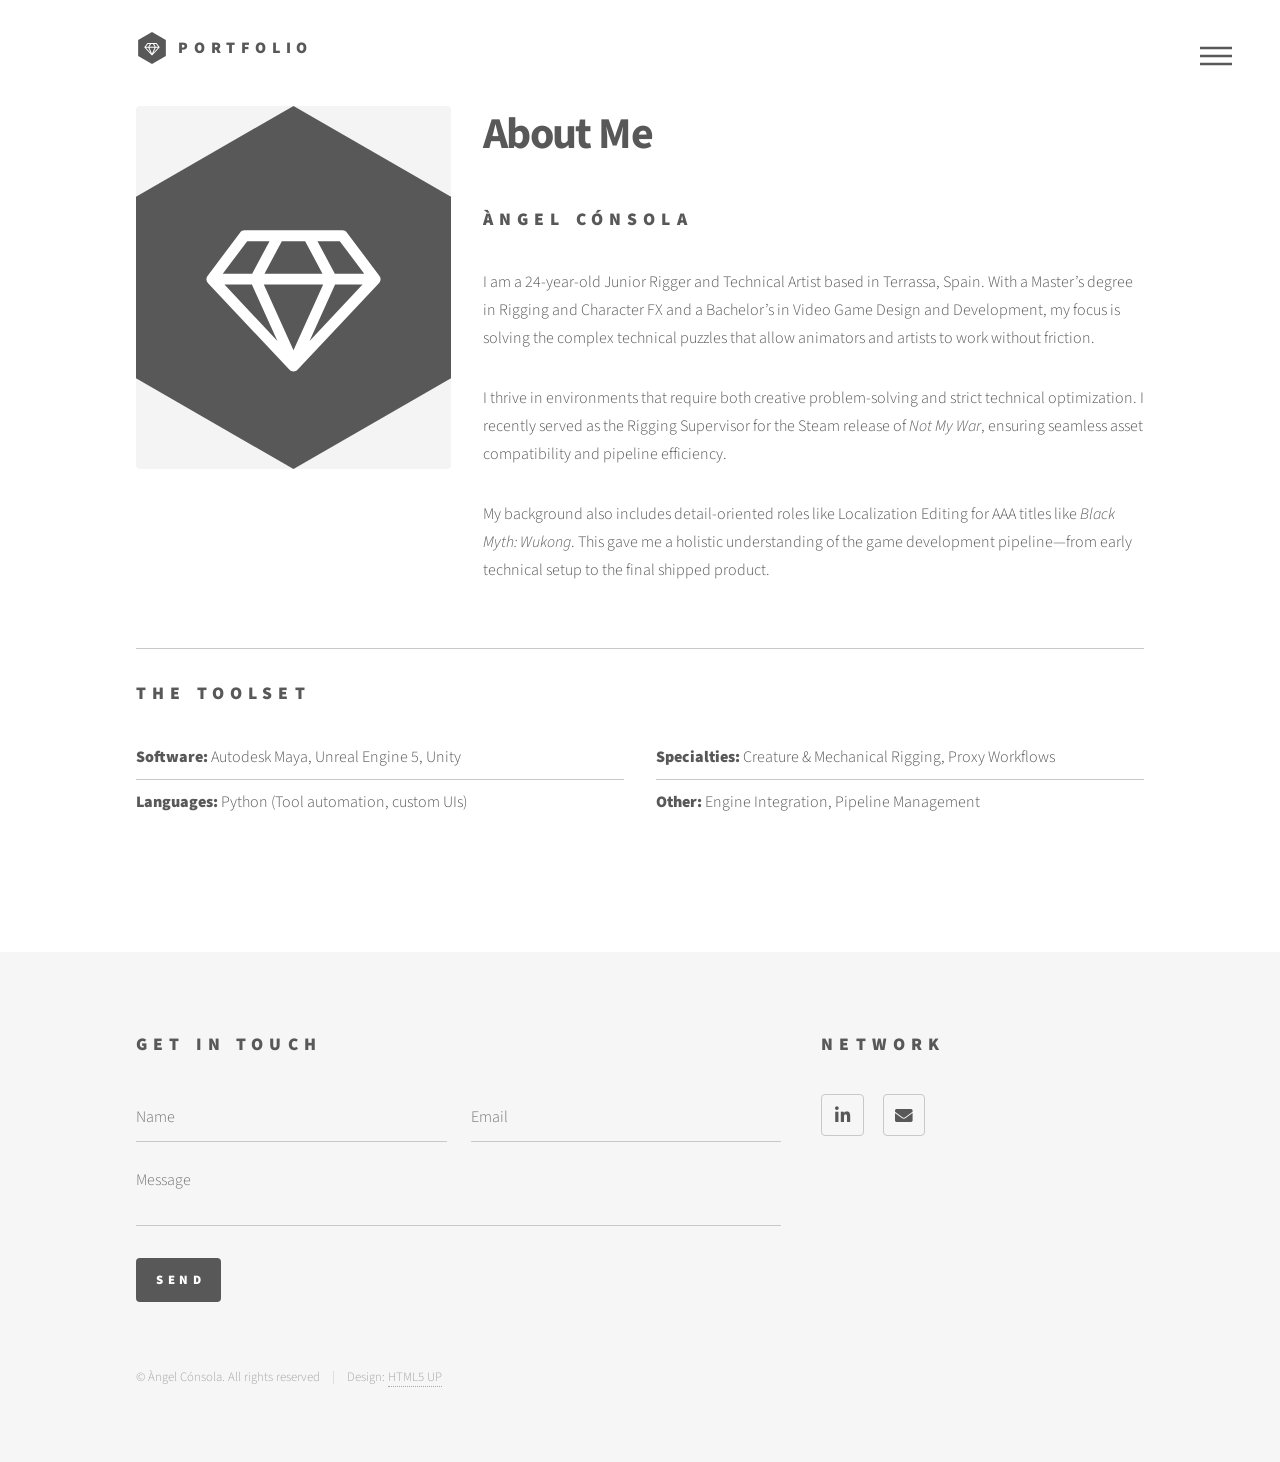
==== commit c39ec630: "Update UI" ====
--- a/about.html
+++ b/about.html
@@ -1,9 +1,4 @@
 <!DOCTYPE HTML>
-<!--
-    Phantom by HTML5 UP
-    html5up.net | @ajlkn
-    Free for personal and commercial use under the CCA 3.0 license (html5up.net/license)
--->
 <html>
     <head>
         <title>About Me | Àngel Cónsola</title>
@@ -13,68 +8,51 @@
         <noscript><link rel="stylesheet" href="assets/css/noscript.css" /></noscript>
     </head>
     <body class="is-preload">
-        <!-- Wrapper -->
-            <div id="wrapper">
+        <div id="wrapper">
 
-                <!-- Header -->
-                    <header id="header">
+                <header id="header">
                         <div class="inner">
-
-                            <!-- Logo -->
-                                <a href="index.html" class="logo">
-                                    <span class="symbol"><img src="images/logo.svg" alt="" /></span><span class="title">Àngel Cónsola</span>
+                            <a href="index.html" class="logo">
+                                    <span class="symbol"><img src="images/logo.svg" alt="" /></span><span class="title">Portfolio</span>
                                 </a>
-
-                            <!-- Nav -->
-                                <nav>
+                            <nav>
                                     <ul>
                                         <li><a href="#menu">Menu</a></li>
                                     </ul>
                                 </nav>
-
                         </div>
                     </header>
 
-                <!-- Menu -->
-                    <nav id="menu">
+                <nav id="menu">
                         <h2>Menu</h2>
                         <ul>
                             <li><a href="index.html">Portfolio</a></li>
                             <li><a href="about.html">About Me</a></li>
                             <li><a href="assets/Angel_Consola_Resume.pdf" target="_blank">Resume (PDF)</a></li>
+                            <li><a href="#footer">Contact</a></li>
                         </ul>
                     </nav>
 
-                <!-- Main -->
-                    <div id="main">
+                <div id="main">
                         <div class="inner">
-                            
-                            <!-- The Grid Layout -->
                             <div class="row">
-                                
-                                <!-- Left Column: Big Image (Takes up 4 out of 12 grid spaces) -->
                                 <div class="col-4 col-12-medium">
                                     <span class="image fit">
                                         <img src="images/logo.svg" alt="Profile Picture Placeholder" style="background-color: #f4f4f4; border-radius: 4px;" />
                                     </span>
                                 </div>
                                 
-                                <!-- Right Column: Title and Text (Takes up 8 out of 12 grid spaces) -->
                                 <div class="col-8 col-12-medium">
                                     <h1>About Me</h1>
                                     <h2>Àngel Cónsola</h2>
                                     <p>I am a 24-year-old Junior Rigger and Technical Artist based in Terrassa, Spain. With a Master’s degree in Rigging and Character FX and a Bachelor’s in Video Game Design and Development, my focus is solving the complex technical puzzles that allow animators and artists to work without friction.</p>
-                                    
                                     <p>I thrive in environments that require both creative problem-solving and strict technical optimization. I recently served as the Rigging Supervisor for the Steam release of <em>Not My War</em>, ensuring seamless asset compatibility and pipeline efficiency.</p>
-                                    
                                     <p>My background also includes detail-oriented roles like Localization Editing for AAA titles like <em>Black Myth: Wukong</em>. This gave me a holistic understanding of the game development pipeline—from early technical setup to the final shipped product.</p>
                                 </div>
-                                
                             </div>
 
                             <hr />
 
-                            <!-- Bottom Section: Tech Stack (Spans full width below the image/text) -->
                             <h2>The Toolset</h2>
                             <div class="row">
                                 <div class="col-6 col-12-small">
@@ -90,16 +68,14 @@
                                     </ul>
                                 </div>
                             </div>
-
                         </div>
                     </div>
 
-                <!-- Footer -->
-                    <footer id="footer">
+                <footer id="footer">
                         <div class="inner">
                             <section>
                                 <h2>Get in touch</h2>
-                                <form method="post" action="#">
+                                <form method="POST" action="https://formspree.io/f/mwvzvqzn">
                                     <div class="fields">
                                         <div class="field half">
                                             <input type="text" name="name" id="name" placeholder="Name" />
@@ -119,9 +95,8 @@
                             <section>
                                 <h2>Network</h2>
                                 <ul class="icons">
-                                    <li><a href="#" class="icon brands style2 fa-github"><span class="label">GitHub</span></a></li>
-                                    <li><a href="#" class="icon brands style2 fa-linkedin-in"><span class="label">LinkedIn</span></a></li>
-                                    <li><a href="#" class="icon solid style2 fa-envelope"><span class="label">Email</span></a></li>
+                                    <li><a href="https://www.linkedin.com/in/angel-consola-lopez-93ba04279/" target="_blank" class="icon brands style2 fa-linkedin-in"><span class="label">LinkedIn</span></a></li>
+                                    <li><a href="mailto:ngelcl.09@gmail.com" class="icon solid style2 fa-envelope"><span class="label">Email</span></a></li>
                                 </ul>
                             </section>
                             <ul class="copyright">
@@ -129,15 +104,12 @@
                             </ul>
                         </div>
                     </footer>
-
             </div>
 
-        <!-- Scripts -->
-            <script src="assets/js/jquery.min.js"></script>
+        <script src="assets/js/jquery.min.js"></script>
             <script src="assets/js/browser.min.js"></script>
             <script src="assets/js/breakpoints.min.js"></script>
             <script src="assets/js/util.js"></script>
             <script src="assets/js/main.js"></script>
-
     </body>
 </html>
--- a/assets/css/main.css
+++ b/assets/css/main.css
@@ -2829,7 +2829,7 @@
 /* Header */
 
 	#header {
-		padding: 8em 0 0.1em 0 ;
+		padding: 2em 0 0.1em 0 ;
 	}
 
 		#header .logo {
@@ -2948,7 +2948,7 @@
 		@media screen and (max-width: 736px) {
 
 			#header {
-				padding: 4em 0 0.1em 0 ;
+				padding: 2em 0 0.1em 0 ;
 			}
 
 				#header nav {
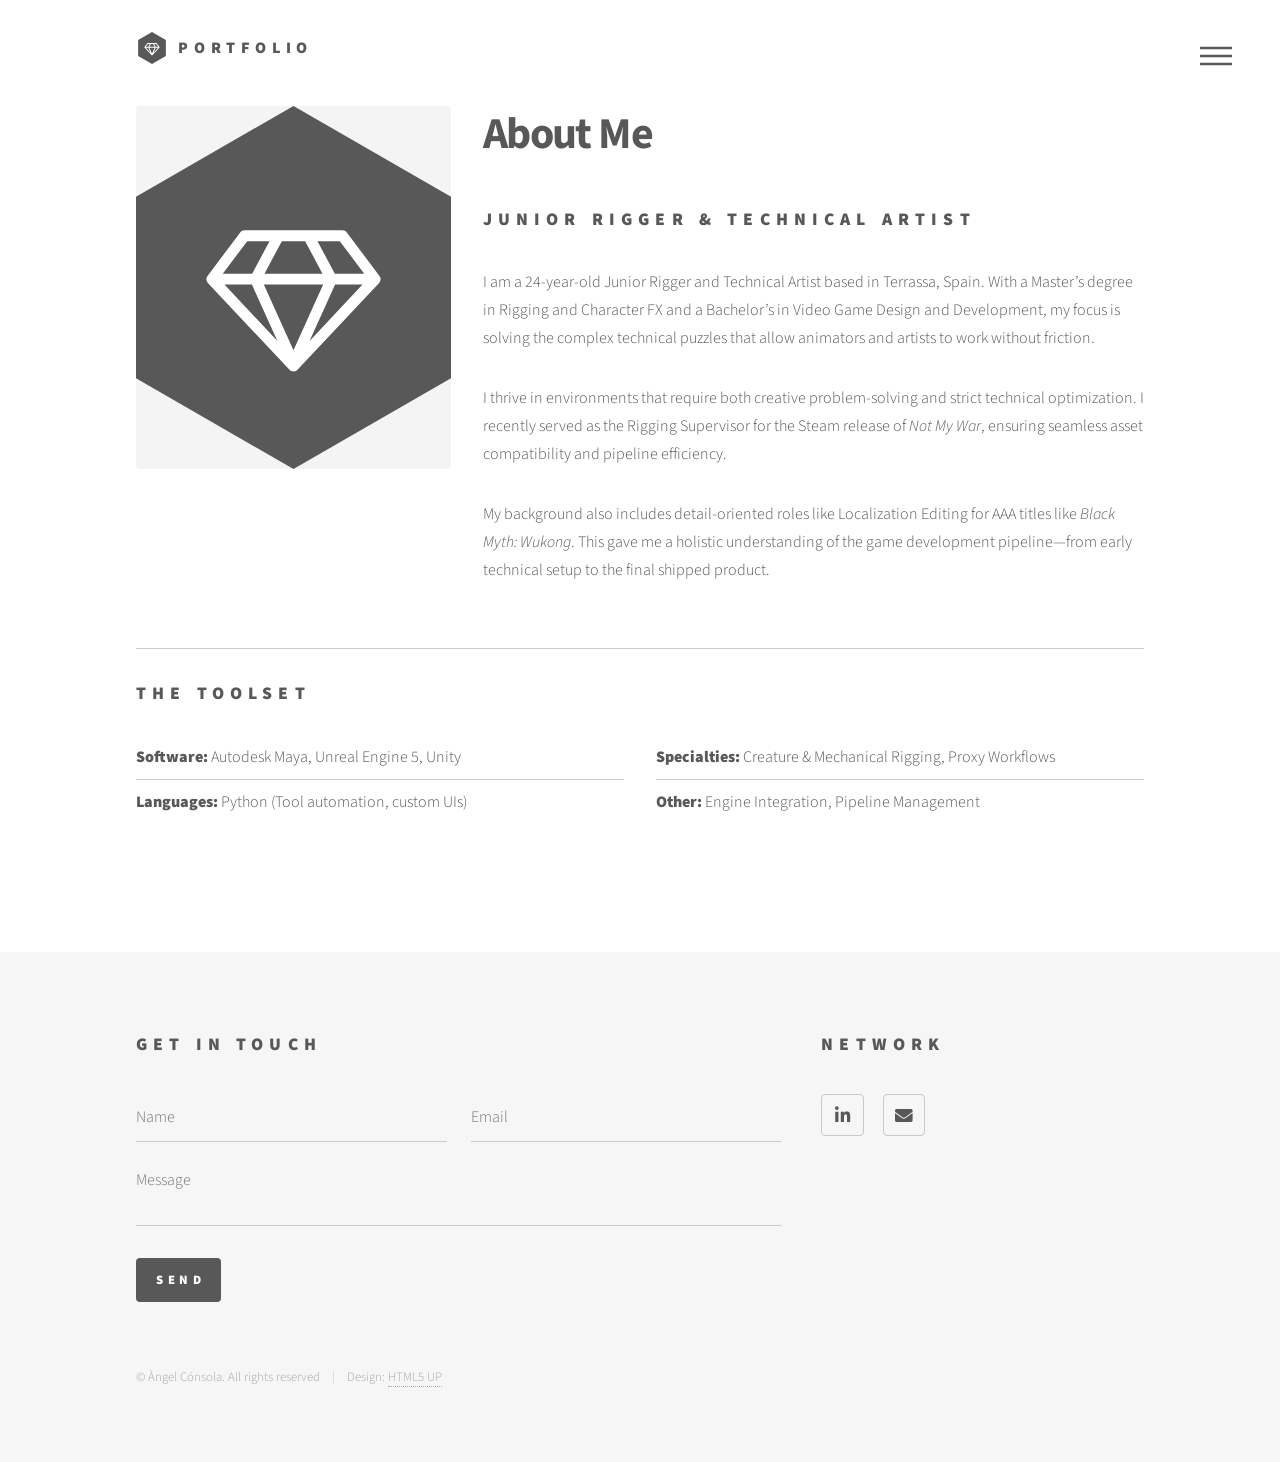
==== commit 23896652: "Box added" ====
--- a/about.html
+++ b/about.html
@@ -44,7 +44,7 @@
                                 
                                 <div class="col-8 col-12-medium">
                                     <h1>About Me</h1>
-                                    <h2>Àngel Cónsola</h2>
+                                    <h2>Junior Rigger & Technical Artist</h2>
                                     <p>I am a 24-year-old Junior Rigger and Technical Artist based in Terrassa, Spain. With a Master’s degree in Rigging and Character FX and a Bachelor’s in Video Game Design and Development, my focus is solving the complex technical puzzles that allow animators and artists to work without friction.</p>
                                     <p>I thrive in environments that require both creative problem-solving and strict technical optimization. I recently served as the Rigging Supervisor for the Steam release of <em>Not My War</em>, ensuring seamless asset compatibility and pipeline efficiency.</p>
                                     <p>My background also includes detail-oriented roles like Localization Editing for AAA titles like <em>Black Myth: Wukong</em>. This gave me a holistic understanding of the game development pipeline—from early technical setup to the final shipped product.</p>
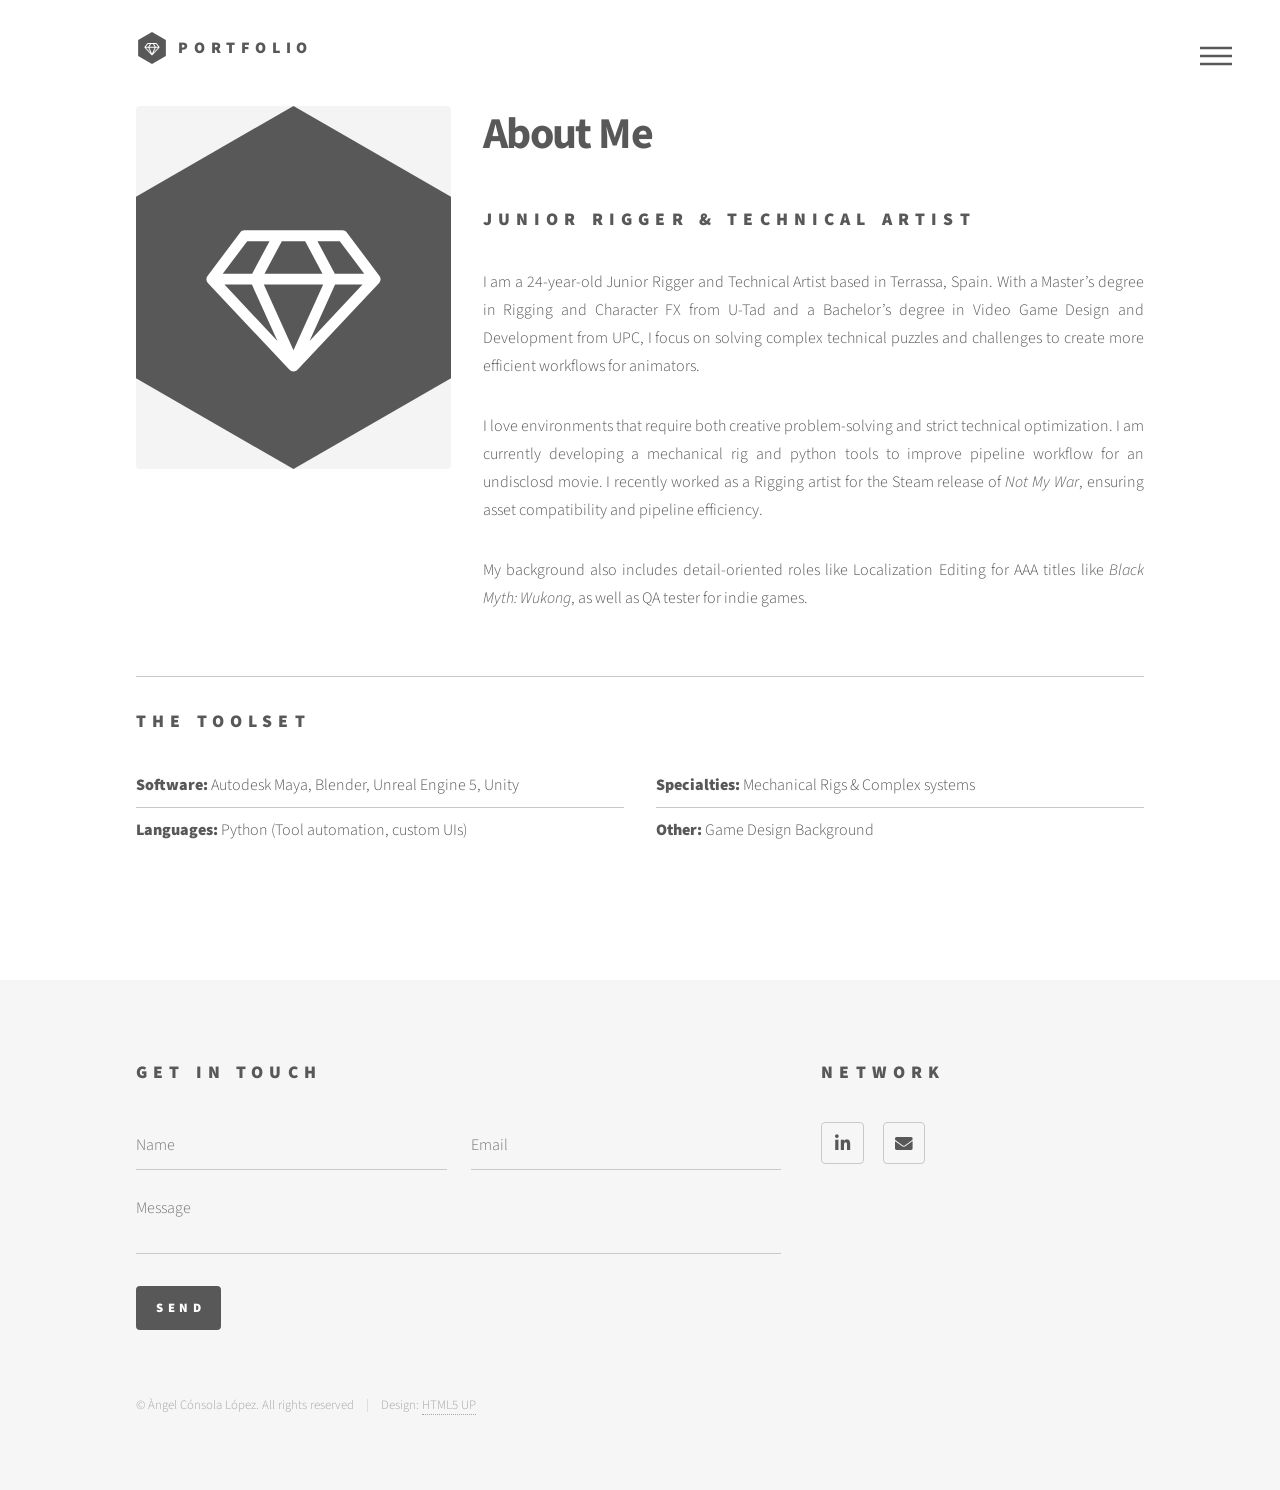
==== commit 60a288ea: "Section Update" ====
--- a/about.html
+++ b/about.html
@@ -45,9 +45,9 @@
                                 <div class="col-8 col-12-medium">
                                     <h1>About Me</h1>
                                     <h2>Junior Rigger & Technical Artist</h2>
-                                    <p>I am a 24-year-old Junior Rigger and Technical Artist based in Terrassa, Spain. With a Master’s degree in Rigging and Character FX and a Bachelor’s in Video Game Design and Development, my focus is solving the complex technical puzzles that allow animators and artists to work without friction.</p>
-                                    <p>I thrive in environments that require both creative problem-solving and strict technical optimization. I recently served as the Rigging Supervisor for the Steam release of <em>Not My War</em>, ensuring seamless asset compatibility and pipeline efficiency.</p>
-                                    <p>My background also includes detail-oriented roles like Localization Editing for AAA titles like <em>Black Myth: Wukong</em>. This gave me a holistic understanding of the game development pipeline—from early technical setup to the final shipped product.</p>
+                                    <p class="justify-text">I am a 24-year-old Junior Rigger and Technical Artist based in Terrassa, Spain. With a Master’s degree in Rigging and Character FX from U-Tad and a Bachelor’s degree in Video Game Design and Development from UPC, I focus on solving complex technical puzzles and challenges to create more efficient workflows for animators.</p>
+                                    <p class="justify-text">I love environments that require both creative problem-solving and strict technical optimization. I am currently developing a mechanical rig and python tools to improve pipeline workflow for an undisclosd movie. I recently worked as a Rigging artist for the Steam release of <em>Not My War</em>, ensuring asset compatibility and pipeline efficiency.</p>
+                                    <p class="justify-text">My background also includes detail-oriented roles like Localization Editing for AAA titles like <em>Black Myth: Wukong</em>, as well as QA tester for indie games.</p>
                                 </div>
                             </div>
 
@@ -57,14 +57,14 @@
                             <div class="row">
                                 <div class="col-6 col-12-small">
                                     <ul class="alt">
-                                        <li><strong>Software:</strong> Autodesk Maya, Unreal Engine 5, Unity</li>
+                                        <li><strong>Software:</strong> Autodesk Maya, Blender, Unreal Engine 5, Unity</li>
                                         <li><strong>Languages:</strong> Python (Tool automation, custom UIs)</li>
                                     </ul>
                                 </div>
                                 <div class="col-6 col-12-small">
                                     <ul class="alt">
-                                        <li><strong>Specialties:</strong> Creature & Mechanical Rigging, Proxy Workflows</li>
-                                        <li><strong>Other:</strong> Engine Integration, Pipeline Management</li>
+                                        <li><strong>Specialties:</strong> Mechanical Rigs & Complex systems</li>
+                                        <li><strong>Other:</strong> Game Design Background</li>
                                     </ul>
                                 </div>
                             </div>
@@ -100,7 +100,7 @@
                                 </ul>
                             </section>
                             <ul class="copyright">
-                                <li>&copy; Àngel Cónsola. All rights reserved</li><li>Design: <a href="http://html5up.net">HTML5 UP</a></li>
+                                <li>&copy; Àngel Cónsola López. All rights reserved</li><li>Design: <a href="http://html5up.net">HTML5 UP</a></li>
                             </ul>
                         </div>
                     </footer>
--- a/assets/css/main.css
+++ b/assets/css/main.css
@@ -2572,7 +2572,7 @@
 		-webkit-flex-wrap: wrap;
 		-ms-flex-wrap: wrap;
 		flex-wrap: wrap;
-		postiion: relative;
+		position: relative;
 		margin: -2.5em 0 0 -2.5em;
 	}
 
@@ -2634,7 +2634,6 @@
 					left: 0;
 					width: 100%;
 					height: 100%;
-					background-image: url("data:image/svg+xml;charset=utf8,%3Csvg xmlns='http://www.w3.org/2000/svg' width='100' height='100' viewBox='0 0 100 100' preserveAspectRatio='none'%3E%3Cstyle%3Eline %7B stroke-width: 0.25px%3B stroke: %23ffffff%3B %7D%3C/style%3E%3Cline x1='0' y1='0' x2='100' y2='100' /%3E%3Cline x1='100' y1='0' x2='0' y2='100' /%3E%3C/svg%3E");
 					background-position: center;
 					background-repeat: no-repeat;
 					background-size: 100% 100%;
@@ -3326,4 +3325,21 @@
 				padding: 0 1.25em;
 			}
 
-		}+		}
+
+	.tiles article > .image {
+		height: 375px !important; 
+		overflow: hidden;         
+	}
+
+	.tiles article > .image img {
+		height: 100%;
+		width: 100%;
+		object-fit: cover;        
+		object-position: center;  
+	}
+	
+	.justify-text {
+    text-align: justify;
+}
+	
